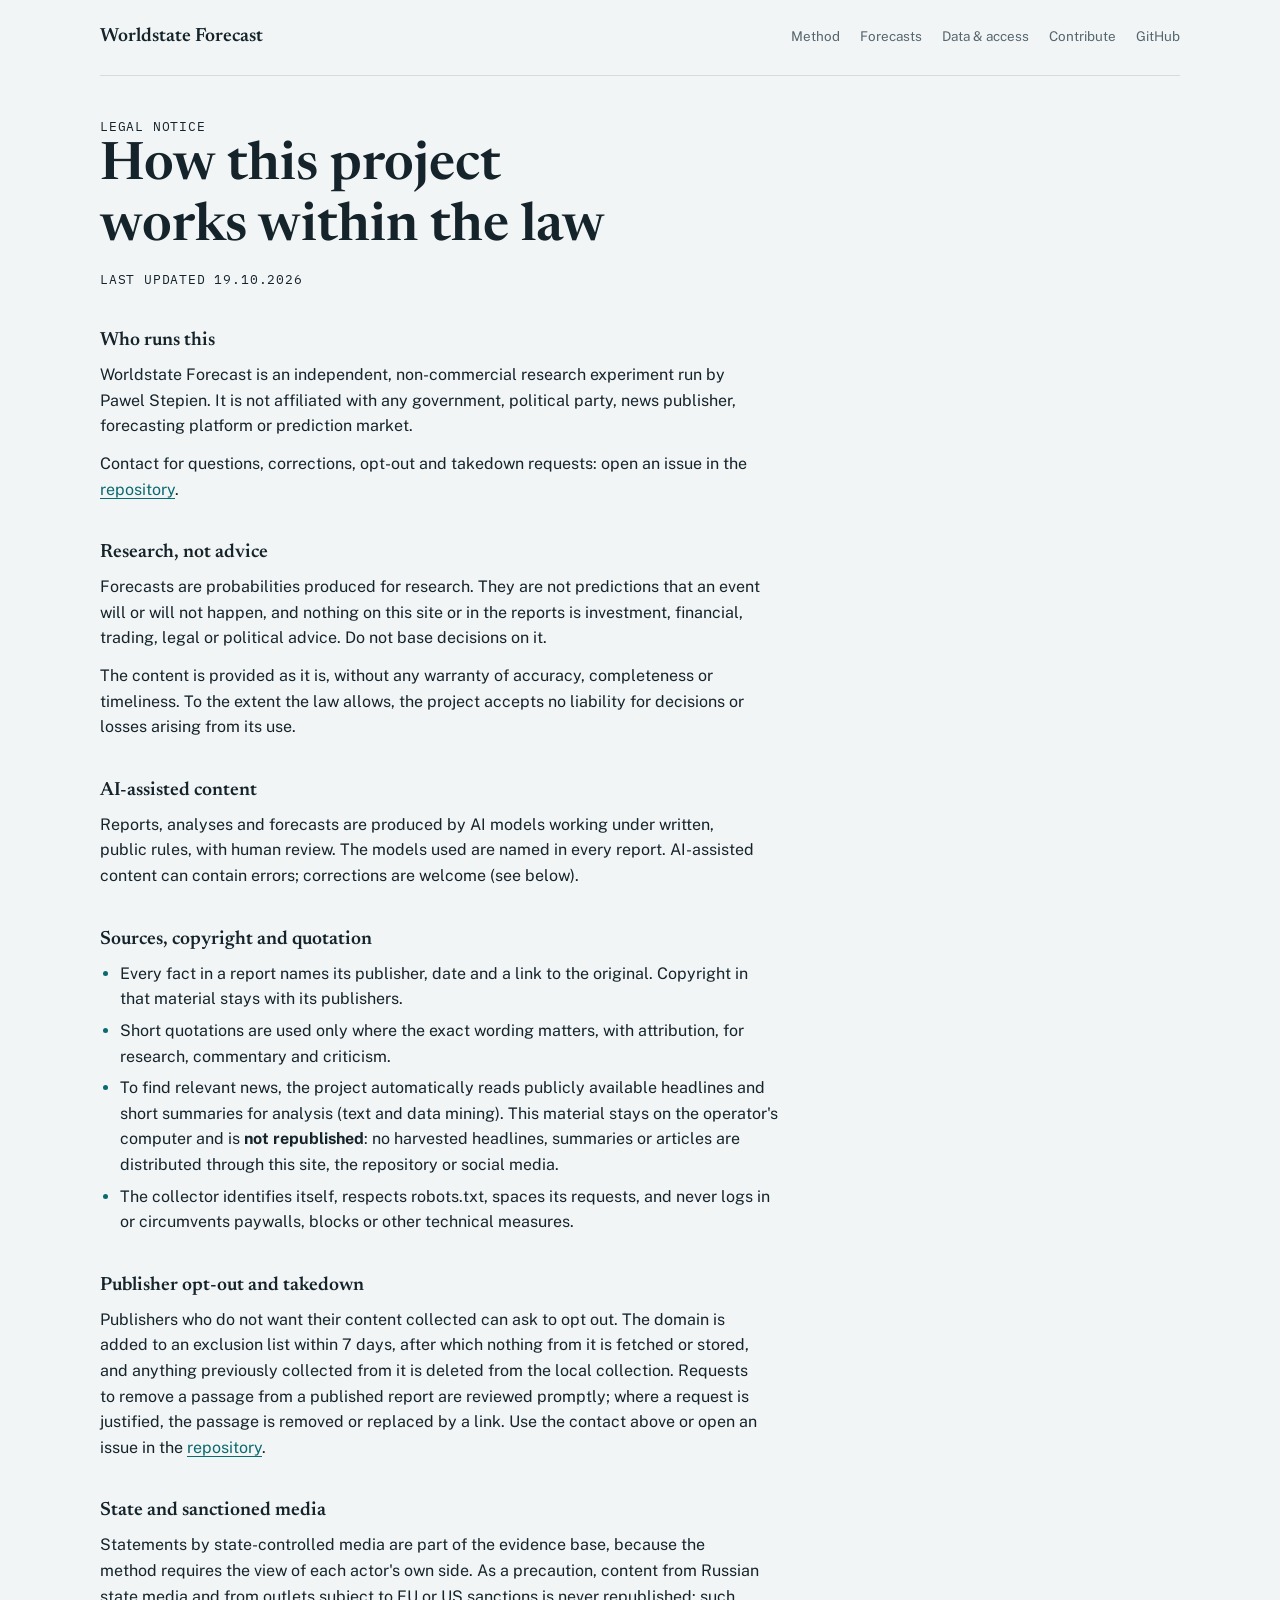
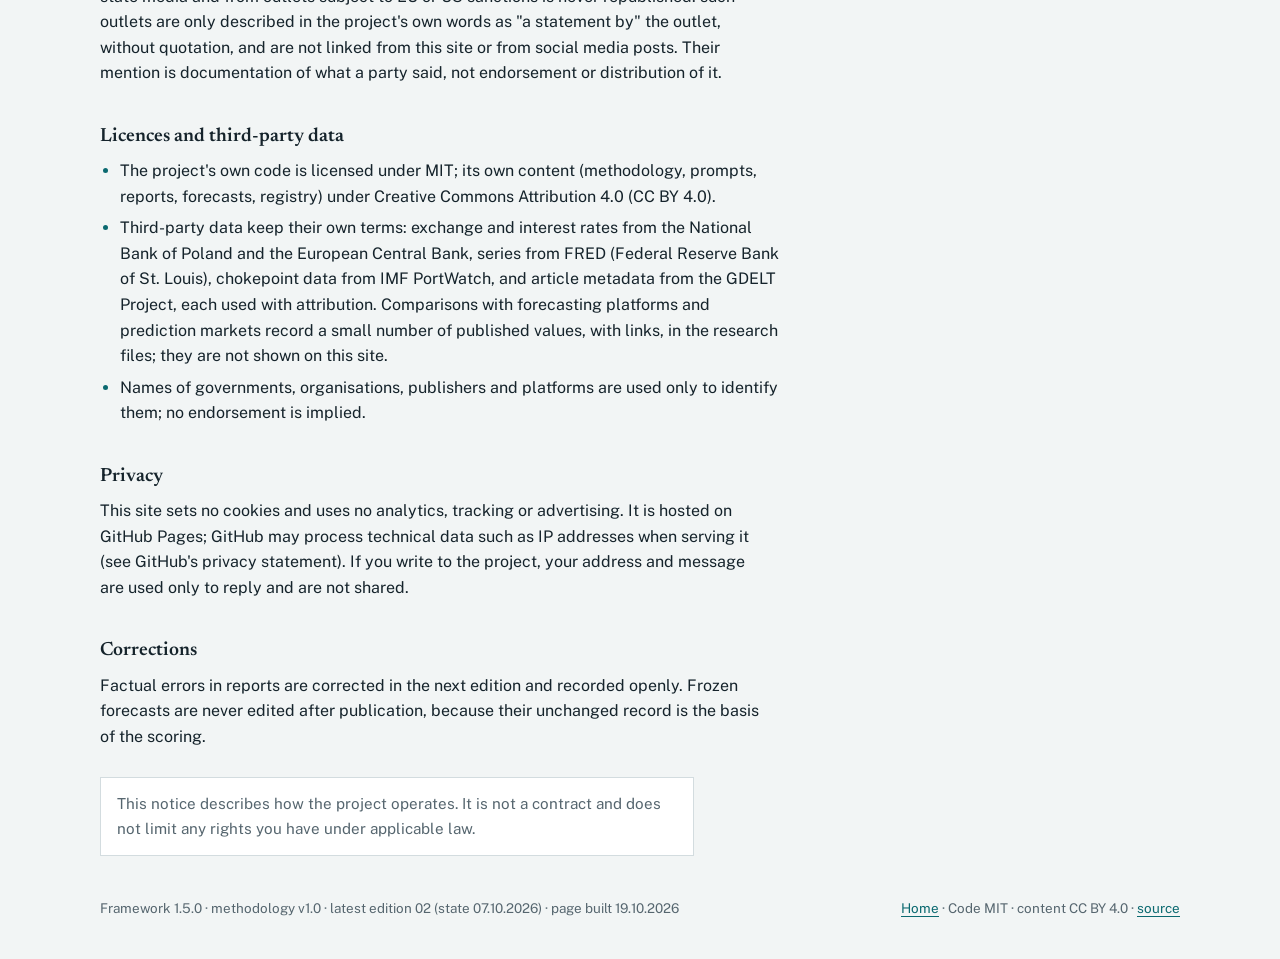
==== docs/legal.html @ 59392df3 "site: publish forecasts.json Co-Authored-By: Claude Opus 5.5 <noreply@anthropic.com>" ====
<!doctype html>
<html lang="en">
<head>
<meta charset="utf-8">
<meta name="viewport" content="width=device-width, initial-scale=1, viewport-fit=cover">
<meta name="description" content="Calibrated balance-of-power forecasts. Frozen before the outcome. Scored after.">
<meta property="og:title" content="Worldstate Forecast">
<meta property="og:description" content="Calibrated balance-of-power forecasts. Frozen before the outcome. Scored after.">
<meta property="og:type" content="website">
<meta property="og:url" content="https://pstepien-labs.github.io/worldstate-forecast/">
<style>img{max-width:100%}[hidden]{display:none!important}body{margin:0}</style>
<title>Worldstate Forecast legal notice</title>
<link rel="preconnect" href="https://fonts.googleapis.com">
<link rel="preconnect" href="https://fonts.gstatic.com" crossorigin>
<link rel="stylesheet" href="https://fonts.googleapis.com/css2?family=Newsreader:ital,opsz,wght@0,6..72,400;0,6..72,600;1,6..72,400&family=Public+Sans:wght@400;500;600&family=IBM+Plex+Mono:wght@400;500&display=swap">
<style>
/* Layout: a research ledger — one reading column, data set in a monospace margin; the frozen-forecast ticket is the single bold element. */
:root {
  --paper: #f2f5f5;
  --surface: #ffffff;
  --ink: #15232b;
  --muted: #56666f;
  --rule: #d3dcdf;
  --accent: #0b6970;
  --accent-soft: #dcecec;
  --stamp: #8c3a2b;
  --font-display: "Newsreader", "Iowan Old Style", Georgia, serif;
  --font-body: "Public Sans", "Segoe UI", system-ui, sans-serif;
  --font-mono: "IBM Plex Mono", ui-monospace, "SFMono-Regular", Menlo, monospace;
  --step--1: 0.84rem;
  --step-0: 1rem;
  --step-1: 1.2rem;
  --step-2: 1.6rem;
  --step-3: clamp(2.1rem, 4.6vw, 3.3rem);
  --measure: 66ch;
}
@media (prefers-color-scheme: dark) {
  :root:not([data-theme="light"]) {
    --paper: #0f181d; --surface: #152229; --ink: #e2eaec; --muted: #93a4ac;
    --rule: #263740; --accent: #5cb9bd; --accent-soft: #17343a; --stamp: #e39079;
    color-scheme: dark;
  }
}
:root[data-theme="dark"] {
  --paper: #0f181d; --surface: #152229; --ink: #e2eaec; --muted: #93a4ac;
  --rule: #263740; --accent: #5cb9bd; --accent-soft: #17343a; --stamp: #e39079;
  color-scheme: dark;
}
* { box-sizing: border-box; }
body {
  background: var(--paper); color: var(--ink);
  font-family: var(--font-body); font-size: var(--step-0); line-height: 1.6;
  padding-inline: 16px; padding-block: 0;
}
.wrap { max-width: 1080px; margin-inline: auto; }
a { color: var(--accent); text-underline-offset: 3px; }
a:focus-visible, button:focus-visible { outline: 2px solid var(--accent); outline-offset: 3px; border-radius: 2px; }
h1, h2, h3 { font-family: var(--font-display); font-weight: 600; line-height: 1.15; text-wrap: balance; margin: 0; }
h2 { font-size: var(--step-2); }
p { margin: 0; max-width: var(--measure); }
.mono { font-family: var(--font-mono); font-variant-numeric: tabular-nums; }
.label { font-family: var(--font-mono); font-size: var(--step--1); letter-spacing: 0.06em; text-transform: uppercase; color: var(--muted); }

/* header */
.top { display: flex; flex-wrap: wrap; gap: 12px 28px; align-items: baseline; justify-content: space-between; padding-block: 22px; border-bottom: 1px solid var(--rule); }
.brand { font-family: var(--font-display); font-size: var(--step-1); font-weight: 600; color: var(--ink); text-decoration: none; }
.top nav { display: flex; flex-wrap: wrap; gap: 6px 20px; font-size: var(--step--1); }
.top nav a { color: var(--muted); text-decoration: none; }
.top nav a:hover { color: var(--accent); }

/* hero */
.hero { display: grid; grid-template-columns: minmax(0, 1.25fr) minmax(0, 1fr); gap: 48px; padding-block: 56px 48px; align-items: center; }
.hero h1 { font-size: var(--step-3); }
.hero h1 em { font-style: italic; font-weight: 400; color: var(--accent); }
.hero .lead { font-size: var(--step-1); color: var(--muted); margin-top: 20px; max-width: 46ch; }
.hero .eyebrow { margin-bottom: 18px; }
.ctas { display: flex; flex-wrap: wrap; gap: 12px; margin-top: 30px; }
.btn { display: inline-block; padding: 11px 18px; border: 1px solid var(--ink); color: var(--ink); text-decoration: none; font-weight: 500; font-size: 0.95rem; }
.btn.primary { background: var(--ink); color: var(--paper); }
.btn:hover { border-color: var(--accent); color: var(--accent); }
.btn.primary:hover { background: var(--accent); color: var(--paper); }

.ticket { background: var(--surface); border: 1px solid var(--rule); padding: 22px 24px 20px; position: relative; }
.ticket .stamp { position: absolute; top: 16px; right: 18px; font-family: var(--font-mono); font-size: 0.72rem; letter-spacing: 0.14em; color: var(--stamp); border: 1.5px solid var(--stamp); padding: 3px 8px; transform: rotate(4deg); }
.ticket .q { font-family: var(--font-display); font-size: var(--step-1); line-height: 1.35; margin-top: 14px; padding-right: 64px; }
.ticket .p { font-family: var(--font-display); font-size: 3.6rem; font-weight: 600; line-height: 1; margin-top: 18px; font-variant-numeric: tabular-nums; }
.ticket .p small { font-size: 1rem; font-family: var(--font-mono); font-weight: 400; color: var(--muted); margin-left: 8px; }
.scale { position: relative; height: 34px; margin-top: 14px; }
.scale .track { position: absolute; left: 0; right: 0; top: 10px; height: 6px; background: var(--accent-soft); }
.scale .spread { position: absolute; top: 10px; height: 6px; background: var(--accent); opacity: 0.35; }
.scale .mark { position: absolute; top: 4px; width: 2px; height: 18px; background: var(--accent); }
.scale .ticks { position: absolute; left: 0; right: 0; top: 20px; display: flex; justify-content: space-between; font-family: var(--font-mono); font-size: 0.7rem; color: var(--muted); }
.ticket dl { display: grid; grid-template-columns: auto minmax(0, 1fr); gap: 4px 14px; margin: 18px 0 0; font-size: var(--step--1); }
.ticket dt { color: var(--muted); font-family: var(--font-mono); }
.ticket dd { margin: 0; font-family: var(--font-mono); }

/* status strip */
.status { display: grid; grid-template-columns: repeat(auto-fit, minmax(150px, 1fr)); gap: 0; border-top: 1px solid var(--rule); border-bottom: 1px solid var(--rule); }
.status div { padding: 18px 16px 18px 0; }
.status b { display: block; font-family: var(--font-display); font-size: var(--step-2); font-weight: 600; font-variant-numeric: tabular-nums; }
.status span { font-size: var(--step--1); color: var(--muted); }

section { padding-block: 64px 0; }
.sec-head { display: grid; grid-template-columns: minmax(0, 260px) minmax(0, 1fr); gap: 32px; margin-bottom: 28px; align-items: baseline; }
.sec-head p { color: var(--muted); }

/* method steps */
.steps { list-style: none; margin: 0; padding: 0; display: grid; grid-template-columns: repeat(auto-fit, minmax(220px, 1fr)); gap: 0 28px; counter-reset: step; }
.steps li { counter-increment: step; padding: 18px 0 20px; border-top: 1px solid var(--rule); min-width: 0; }
.steps li::before { content: counter(step, decimal-leading-zero); font-family: var(--font-mono); font-size: var(--step--1); color: var(--accent); display: block; margin-bottom: 6px; }
.steps h3 { font-size: var(--step-1); margin-bottom: 6px; }
.steps p { font-size: 0.94rem; color: var(--muted); }

.principles { display: grid; grid-template-columns: repeat(auto-fit, minmax(280px, 1fr)); gap: 26px 40px; }
.principles div { min-width: 0; }
.principles h3 { font-family: var(--font-body); font-size: 1rem; font-weight: 600; margin-bottom: 4px; }
.principles p { color: var(--muted); font-size: 0.95rem; }

/* ledger */
.ledger { border-top: 2px solid var(--ink); }
.row { display: grid; grid-template-columns: 74px minmax(0, 1fr) 96px 170px 46px; gap: 16px; align-items: center; padding: 13px 0; border-bottom: 1px solid var(--rule); }
.row.head { font-family: var(--font-mono); font-size: 0.72rem; letter-spacing: 0.06em; text-transform: uppercase; color: var(--muted); padding: 10px 0; }
.row .id, .row .date, .row .vec { font-family: var(--font-mono); font-size: var(--step--1); color: var(--muted); font-variant-numeric: tabular-nums; }
.row .qt { font-size: 0.95rem; min-width: 0; }
.prob { display: grid; grid-template-columns: minmax(0, 1fr) 42px; gap: 10px; align-items: center; }
.prob .bar { height: 6px; background: var(--accent-soft); position: relative; }
.prob .bar i { position: absolute; left: 0; top: 0; bottom: 0; background: var(--accent); }
.prob b { font-family: var(--font-mono); font-weight: 500; text-align: right; font-variant-numeric: tabular-nums; }
.ledger-note { margin-top: 14px; font-size: var(--step--1); color: var(--muted); }

.track-box { display: grid; grid-template-columns: minmax(0, 1.3fr) minmax(0, 1fr); gap: 40px; }
.track-box .big { font-family: var(--font-display); font-size: var(--step-2); line-height: 1.3; max-width: 34ch; }
.track-box p + p { margin-top: 12px; }

/* access table */
.tablewrap { overflow-x: auto; }
table { width: 100%; border-collapse: collapse; font-size: 0.95rem; min-width: 620px; }
th { text-align: left; font-family: var(--font-mono); font-size: 0.72rem; letter-spacing: 0.06em; text-transform: uppercase; color: var(--muted); font-weight: 400; padding: 10px 14px 10px 0; border-bottom: 2px solid var(--ink); }
td { padding: 12px 14px 12px 0; border-bottom: 1px solid var(--rule); vertical-align: top; }
td.k { font-weight: 600; white-space: nowrap; }
.pill { font-family: var(--font-mono); font-size: 0.72rem; padding: 2px 7px; border: 1px solid var(--rule); color: var(--muted); white-space: nowrap; }
.pill.free { border-color: var(--accent); color: var(--accent); }

.two { display: grid; grid-template-columns: minmax(0, 1fr) minmax(0, 1fr); gap: 48px; }
.two ul { margin: 14px 0 0; padding-left: 18px; }
.two li { margin-bottom: 8px; }
.two li::marker { color: var(--accent); }
.support-links { display: flex; flex-wrap: wrap; gap: 10px; margin-top: 18px; }
.copy { display: inline-flex; gap: 8px; align-items: center; margin-top: 10px; flex-wrap: wrap; }
.copy code { font-family: var(--font-mono); background: var(--surface); border: 1px solid var(--rule); padding: 4px 8px; user-select: all; }
.copy button { font: inherit; font-size: var(--step--1); background: none; border: 1px solid var(--rule); color: var(--ink); padding: 4px 10px; cursor: pointer; }

.disclaimer { margin-top: 64px; padding: 22px 0; border-top: 1px solid var(--rule); font-size: var(--step--1); color: var(--muted); display: grid; grid-template-columns: repeat(auto-fit, minmax(240px, 1fr)); gap: 16px 40px; }
footer { padding-block: 18px 40px; font-size: var(--step--1); color: var(--muted); display: flex; flex-wrap: wrap; gap: 8px 24px; justify-content: space-between; }

@media (max-width: 820px) {
  .hero, .track-box, .two, .sec-head { grid-template-columns: minmax(0, 1fr); gap: 28px; }
  .hero { padding-block: 36px 32px; }
  .row { grid-template-columns: 62px minmax(0, 1fr); gap: 4px 12px; }
  .row.head { display: none; }
  .row .qt { grid-column: 2; }
  .row .date { grid-column: 2; }
  .row .prob { grid-column: 2; max-width: 260px; }
  .row .vec { grid-column: 1; grid-row: 2; }
}
@media (prefers-reduced-motion: no-preference) {
  .ticket .mark { animation: settle 900ms cubic-bezier(.2,.7,.2,1) both; }
  @keyframes settle { from { left: 50%; } }
}
</style>
<style>
.legal { max-width: 760px; padding-block: 40px 24px; }
.legal h1 { font-size: var(--step-3); }
.legal .updated { margin-top: 10px; }
.legal h2 { font-size: var(--step-1); margin-top: 40px; margin-bottom: 10px; }
.legal p, .legal li { color: var(--ink); }
.legal p + p { margin-top: 12px; }
.legal ul { margin: 10px 0 0; padding-left: 20px; }
.legal li { margin-bottom: 6px; max-width: var(--measure); }
.legal li::marker { color: var(--accent); }
.legal .note { margin-top: 28px; padding: 14px 16px; background: var(--surface); border: 1px solid var(--rule); font-size: 0.95rem; color: var(--muted); }
</style>

</head>
<body>
<div class="wrap">
  <header class="top">
    <a class="brand" href="index.html">Worldstate Forecast</a>
    <nav aria-label="Sections">
      <a href="index.html#method">Method</a>
      <a href="index.html#forecasts">Forecasts</a>
      <a href="index.html#data">Data &amp; access</a>
      <a href="index.html#contribute">Contribute</a>
      <a href="https://github.com/pstepien-labs/worldstate-forecast">GitHub</a>
    </nav>
  </header>

  <main class="legal">
    <p class="label">Legal notice</p>
    <h1>How this project works within the law</h1>
    <p class="label updated">Last updated 19.10.2026</p>

    <h2>Who runs this</h2>
    <p>Worldstate Forecast is an independent, non-commercial research experiment run by Pawel Stepien. It is not affiliated with any government, political party, news publisher, forecasting platform or prediction market.</p>
    <p>Contact for questions, corrections, opt-out and takedown requests: open an issue in the <a href="https://github.com/pstepien-labs/worldstate-forecast/issues">repository</a>.</p>

    <h2>Research, not advice</h2>
    <p>Forecasts are probabilities produced for research. They are not predictions that an event will or will not happen, and nothing on this site or in the reports is investment, financial, trading, legal or political advice. Do not base decisions on it.</p>
    <p>The content is provided as it is, without any warranty of accuracy, completeness or timeliness. To the extent the law allows, the project accepts no liability for decisions or losses arising from its use.</p>

    <h2>AI-assisted content</h2>
    <p>Reports, analyses and forecasts are produced by AI models working under written, public rules, with human review. The models used are named in every report. AI-assisted content can contain errors; corrections are welcome (see below).</p>

    <h2>Sources, copyright and quotation</h2>
    <ul>
      <li>Every fact in a report names its publisher, date and a link to the original. Copyright in that material stays with its publishers.</li>
      <li>Short quotations are used only where the exact wording matters, with attribution, for research, commentary and criticism.</li>
      <li>To find relevant news, the project automatically reads publicly available headlines and short summaries for analysis (text and data mining). This material stays on the operator's computer and is <b>not republished</b>: no harvested headlines, summaries or articles are distributed through this site, the repository or social media.</li>
      <li>The collector identifies itself, respects robots.txt, spaces its requests, and never logs in or circumvents paywalls, blocks or other technical measures.</li>
    </ul>

    <h2>Publisher opt-out and takedown</h2>
    <p>Publishers who do not want their content collected can ask to opt out. The domain is added to an exclusion list within 7 days, after which nothing from it is fetched or stored, and anything previously collected from it is deleted from the local collection. Requests to remove a passage from a published report are reviewed promptly; where a request is justified, the passage is removed or replaced by a link. Use the contact above or open an issue in the <a href="https://github.com/pstepien-labs/worldstate-forecast/issues">repository</a>.</p>

    <h2>State and sanctioned media</h2>
    <p>Statements by state-controlled media are part of the evidence base, because the method requires the view of each actor's own side. As a precaution, content from Russian state media and from outlets subject to EU or US sanctions is never republished: such outlets are only described in the project's own words as "a statement by" the outlet, without quotation, and are not linked from this site or from social media posts. Their mention is documentation of what a party said, not endorsement or distribution of it.</p>

    <h2>Licences and third-party data</h2>
    <ul>
      <li>The project's own code is licensed under MIT; its own content (methodology, prompts, reports, forecasts, registry) under Creative Commons Attribution 4.0 (CC BY 4.0).</li>
      <li>Third-party data keep their own terms: exchange and interest rates from the National Bank of Poland and the European Central Bank, series from FRED (Federal Reserve Bank of St. Louis), chokepoint data from IMF PortWatch, and article metadata from the GDELT Project, each used with attribution. Comparisons with forecasting platforms and prediction markets record a small number of published values, with links, in the research files; they are not shown on this site.</li>
      <li>Names of governments, organisations, publishers and platforms are used only to identify them; no endorsement is implied.</li>
    </ul>

    <h2>Privacy</h2>
    <p>This site sets no cookies and uses no analytics, tracking or advertising. It is hosted on GitHub Pages; GitHub may process technical data such as IP addresses when serving it (see GitHub's privacy statement). If you write to the project, your address and message are used only to reply and are not shared.</p>

    <h2>Corrections</h2>
    <p>Factual errors in reports are corrected in the next edition and recorded openly. Frozen forecasts are never edited after publication, because their unchanged record is the basis of the scoring.</p>

    <p class="note">This notice describes how the project operates. It is not a contract and does not limit any rights you have under applicable law.</p>
  </main>

  <footer>
    <span>Framework 1.5.0 · methodology v1.0 · latest edition 02 (state 07.10.2026) · page built 19.10.2026</span>
    <span><a href="index.html">Home</a> · Code MIT · content CC BY 4.0 · <a href="https://github.com/pstepien-labs/worldstate-forecast">source</a></span>
  </footer>
</div>
<script>
document.querySelectorAll('[data-copy]').forEach(function (b) {
  b.addEventListener('click', function () {
    var t = b.getAttribute('data-copy');
    var done = function () { b.textContent = 'Copied'; setTimeout(function () { b.textContent = 'Copy'; }, 1600); };
    if (navigator.clipboard && navigator.clipboard.writeText) {
      navigator.clipboard.writeText(t).then(done, function () { selectCode(b); });
    } else { selectCode(b); }
  });
});
function selectCode(b) {
  var c = b.parentNode.querySelector('code');
  if (!c) return;
  var r = document.createRange(); r.selectNodeContents(c);
  var s = window.getSelection(); s.removeAllRanges(); s.addRange(r);
}
</script>
</body>
</html>
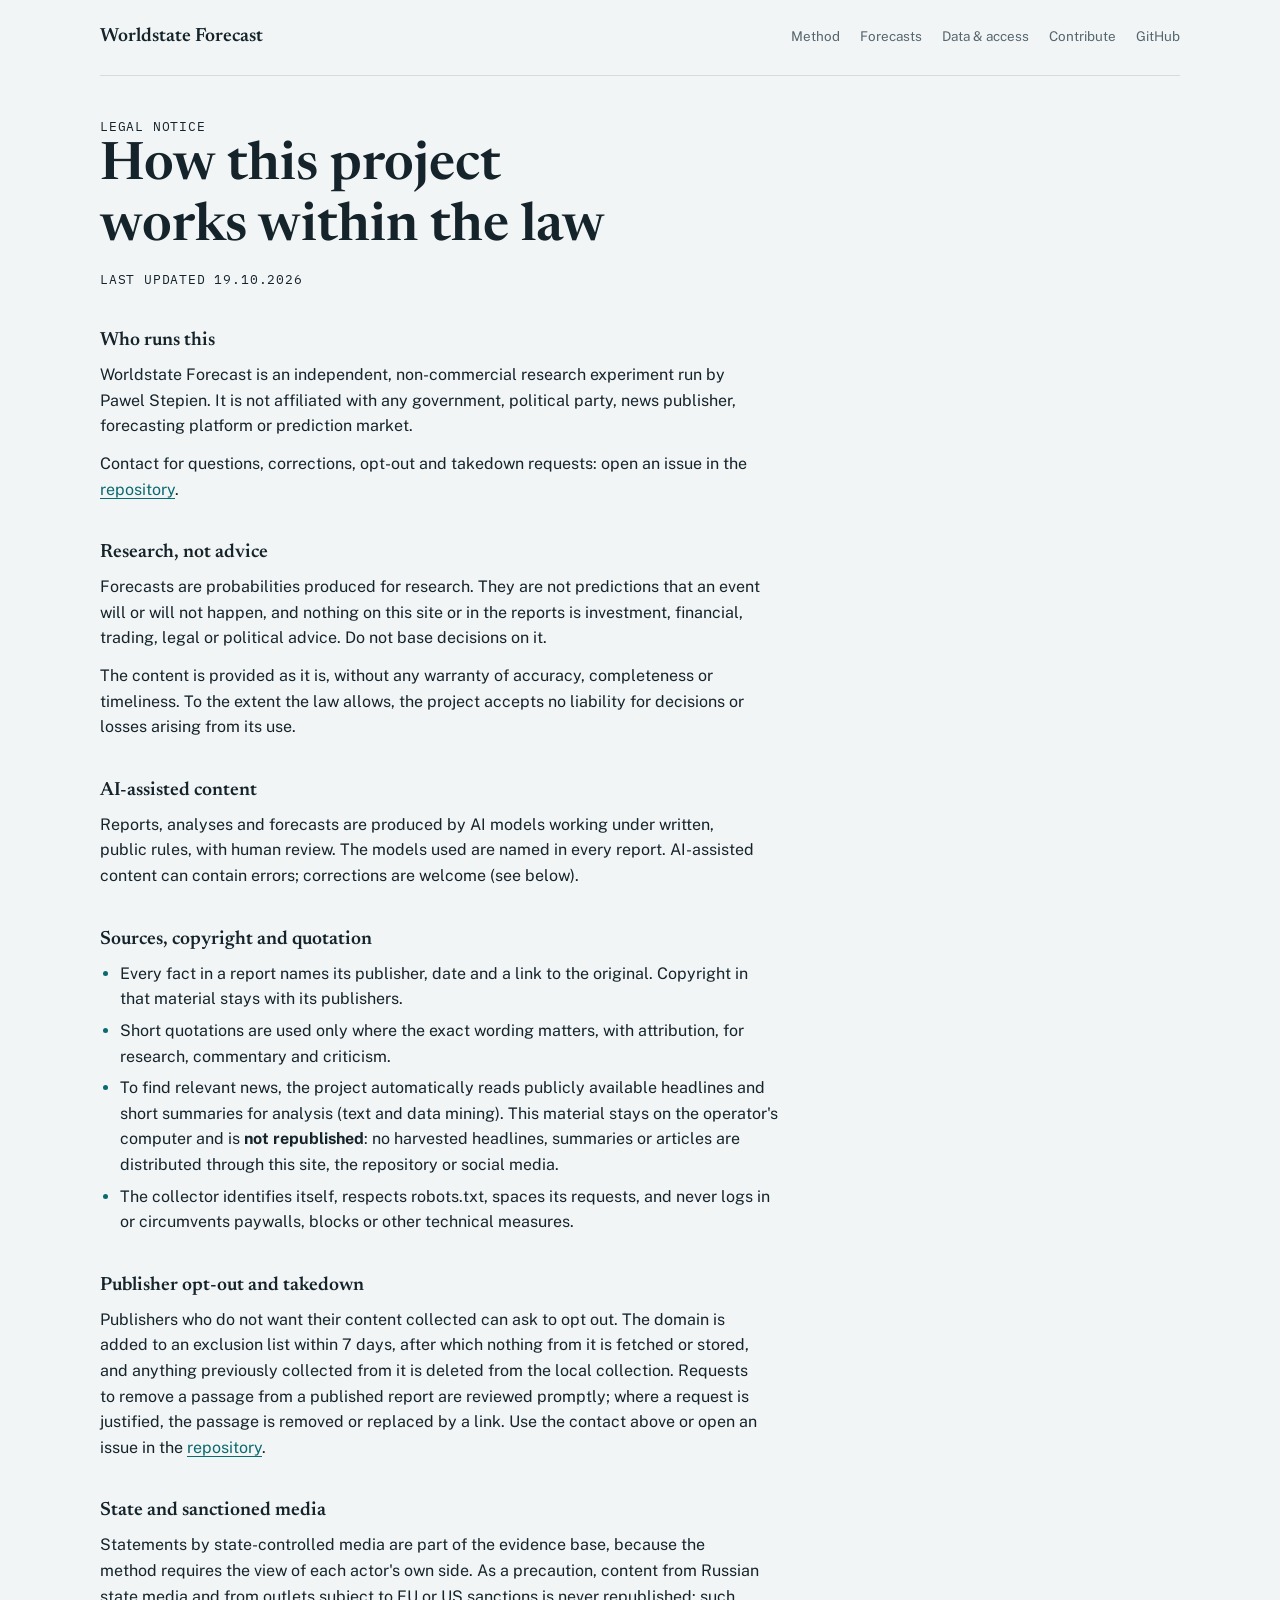
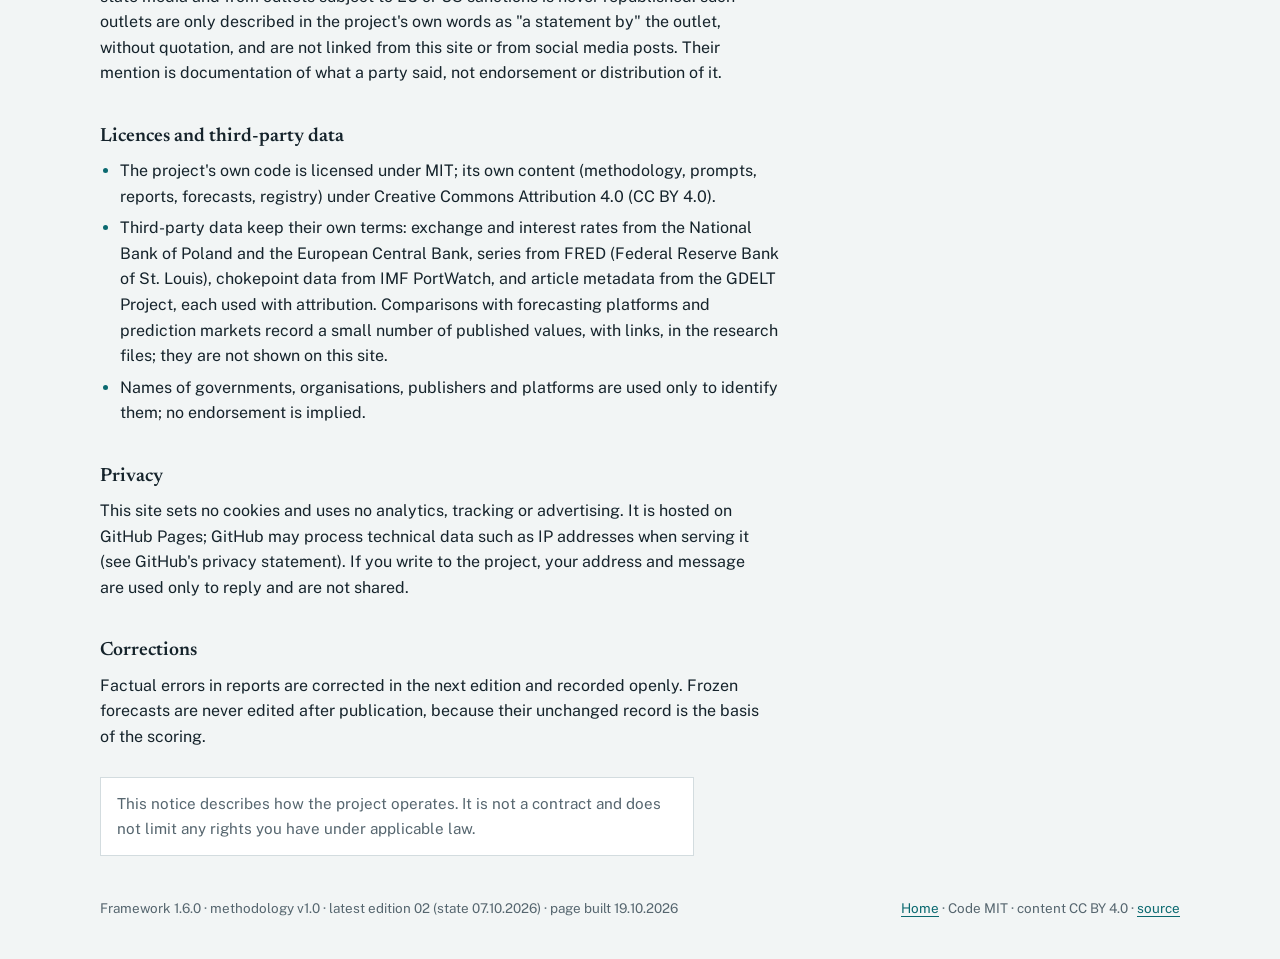
==== commit 7643413c: "edition-02 site (brief linked) Co-Authored-By: Claude Opus 5.5 <noreply@anthropic.com>" ====
--- a/docs/legal.html
+++ b/docs/legal.html
@@ -242,7 +242,7 @@
   </main>
 
   <footer>
-    <span>Framework 1.5.0 · methodology v1.0 · latest edition 02 (state 07.10.2026) · page built 19.10.2026</span>
+    <span>Framework 1.6.0 · methodology v1.0 · latest edition 02 (state 07.10.2026) · page built 19.10.2026</span>
     <span><a href="index.html">Home</a> · Code MIT · content CC BY 4.0 · <a href="https://github.com/pstepien-labs/worldstate-forecast">source</a></span>
   </footer>
 </div>
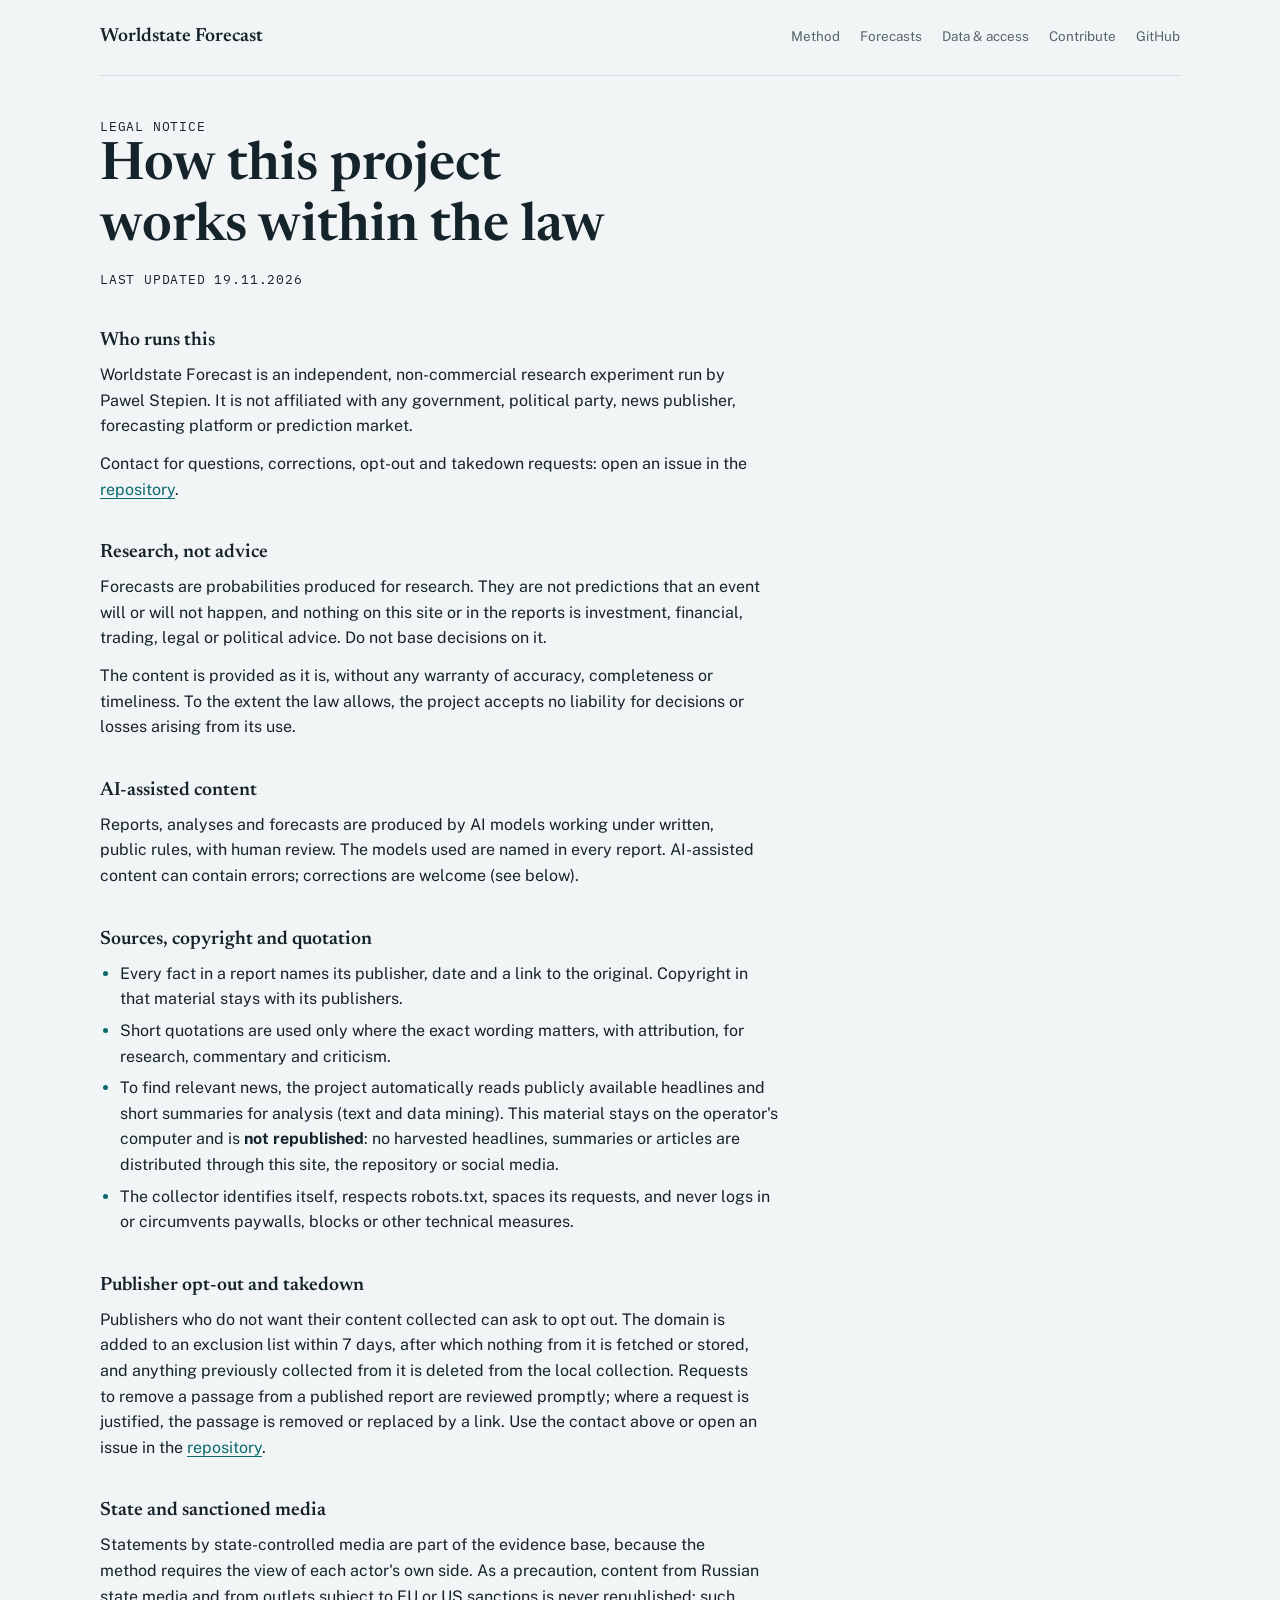
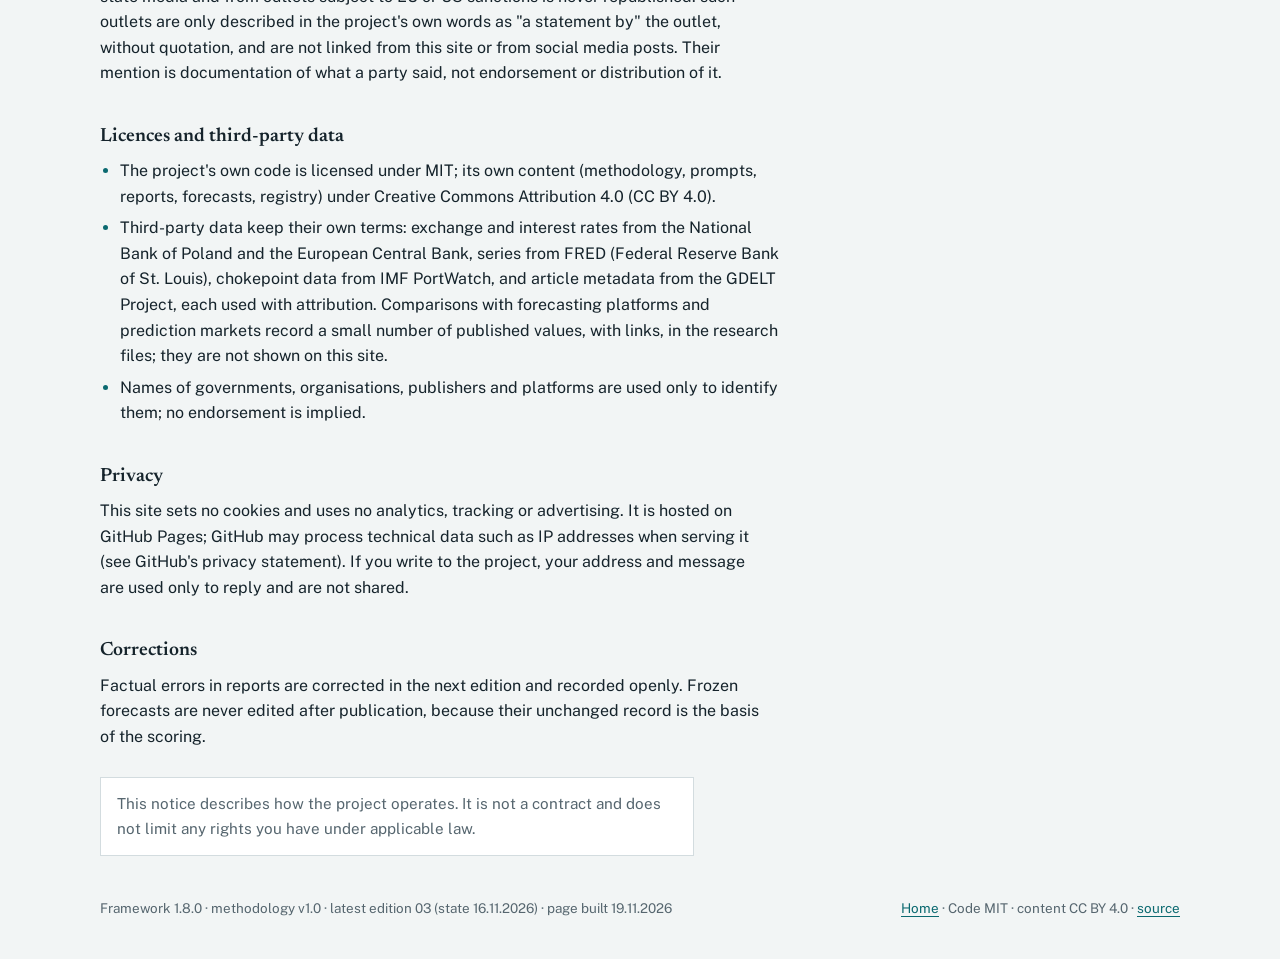
==== commit 96d6e600: "edition-03 site Co-Authored-By: Claude Opus 5.5 <noreply@anthropic.com>" ====
--- a/docs/legal.html
+++ b/docs/legal.html
@@ -198,7 +198,7 @@
   <main class="legal">
     <p class="label">Legal notice</p>
     <h1>How this project works within the law</h1>
-    <p class="label updated">Last updated 19.10.2026</p>
+    <p class="label updated">Last updated 19.11.2026</p>
 
     <h2>Who runs this</h2>
     <p>Worldstate Forecast is an independent, non-commercial research experiment run by Pawel Stepien. It is not affiliated with any government, political party, news publisher, forecasting platform or prediction market.</p>
@@ -242,7 +242,7 @@
   </main>
 
   <footer>
-    <span>Framework 1.6.0 · methodology v1.0 · latest edition 02 (state 07.10.2026) · page built 19.10.2026</span>
+    <span>Framework 1.8.0 · methodology v1.0 · latest edition 03 (state 16.11.2026) · page built 19.11.2026</span>
     <span><a href="index.html">Home</a> · Code MIT · content CC BY 4.0 · <a href="https://github.com/pstepien-labs/worldstate-forecast">source</a></span>
   </footer>
 </div>
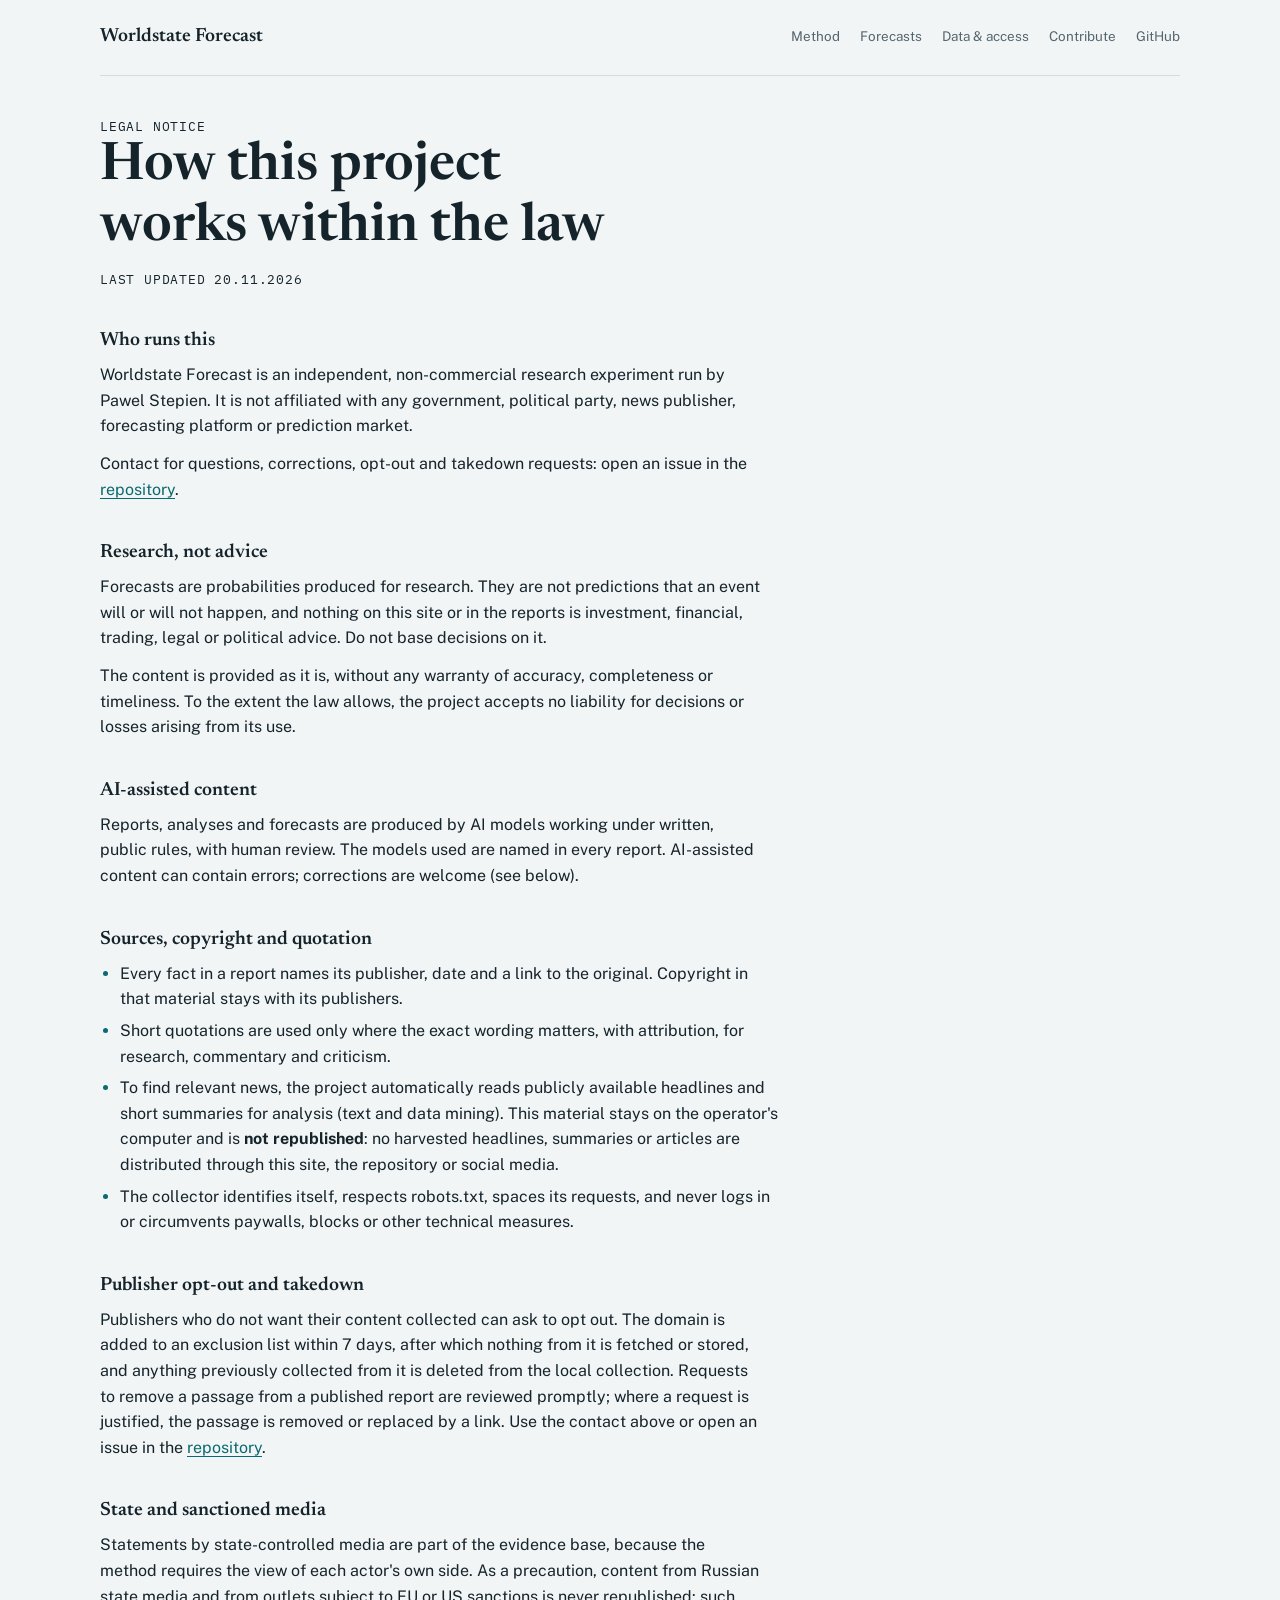
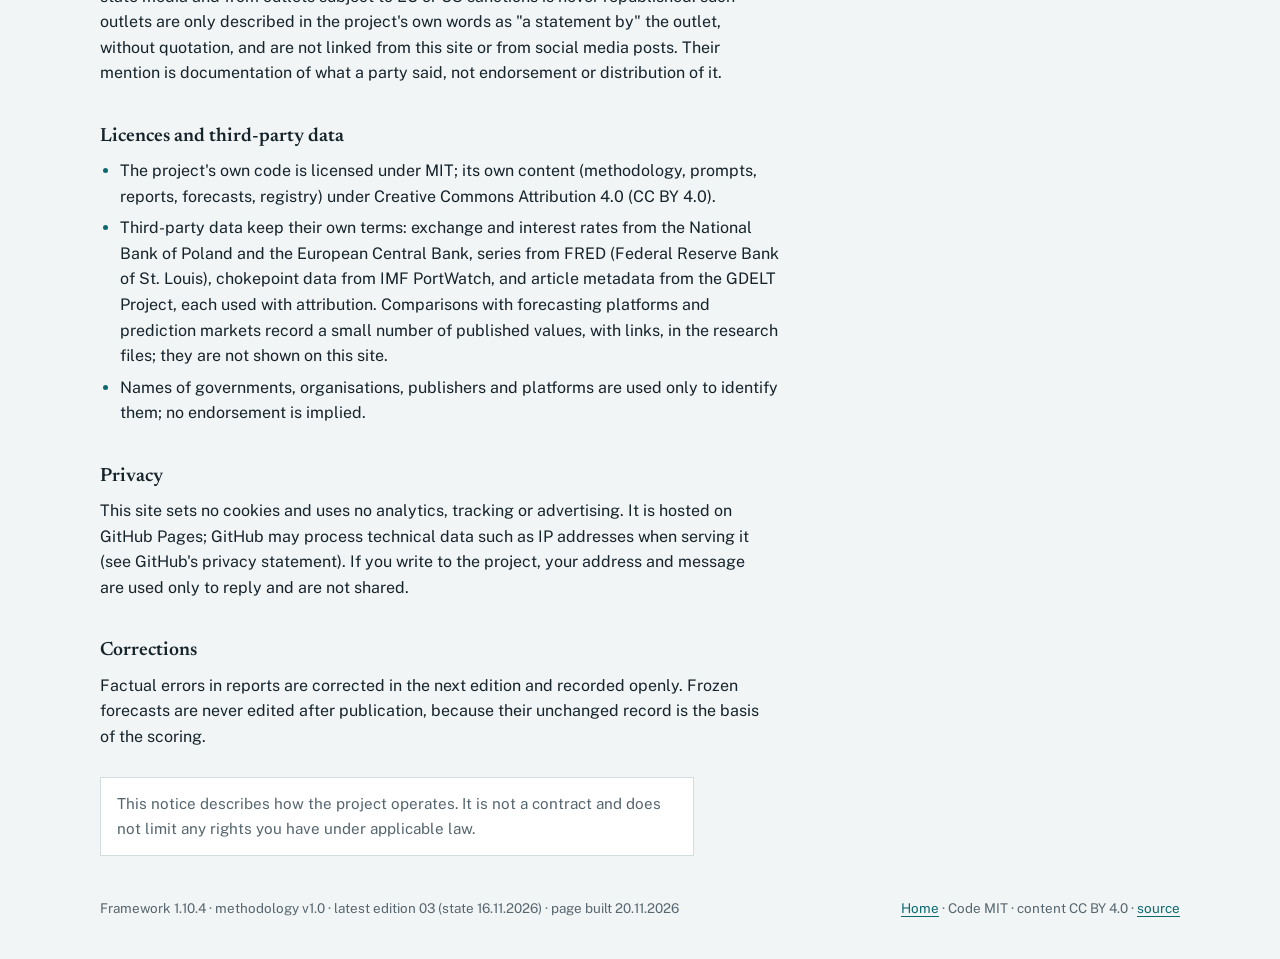
==== commit c3f84cee: "framework 1.10.4: public page shows the latest edition, its publish date and the last page update at" ====
--- a/docs/legal.html
+++ b/docs/legal.html
@@ -74,6 +74,8 @@
 .hero h1 em { font-style: italic; font-weight: 400; color: var(--accent); }
 .hero .lead { font-size: var(--step-1); color: var(--muted); margin-top: 20px; max-width: 46ch; }
 .hero .eyebrow { margin-bottom: 18px; }
+.hero .latest { margin-top: 22px; padding: 10px 14px; border-left: 3px solid var(--accent); font-size: var(--step--1); color: var(--muted); max-width: 60ch; }
+.hero .latest b { color: var(--ink); font-weight: 600; }
 .ctas { display: flex; flex-wrap: wrap; gap: 12px; margin-top: 30px; }
 .btn { display: inline-block; padding: 11px 18px; border: 1px solid var(--ink); color: var(--ink); text-decoration: none; font-weight: 500; font-size: 0.95rem; }
 .btn.primary { background: var(--ink); color: var(--paper); }
@@ -198,7 +200,7 @@
   <main class="legal">
     <p class="label">Legal notice</p>
     <h1>How this project works within the law</h1>
-    <p class="label updated">Last updated 19.11.2026</p>
+    <p class="label updated">Last updated 20.11.2026</p>
 
     <h2>Who runs this</h2>
     <p>Worldstate Forecast is an independent, non-commercial research experiment run by Pawel Stepien. It is not affiliated with any government, political party, news publisher, forecasting platform or prediction market.</p>
@@ -242,7 +244,7 @@
   </main>
 
   <footer>
-    <span>Framework 1.8.0 · methodology v1.0 · latest edition 03 (state 16.11.2026) · page built 19.11.2026</span>
+    <span>Framework 1.10.4 · methodology v1.0 · latest edition 03 (state 16.11.2026) · page built 20.11.2026</span>
     <span><a href="index.html">Home</a> · Code MIT · content CC BY 4.0 · <a href="https://github.com/pstepien-labs/worldstate-forecast">source</a></span>
   </footer>
 </div>
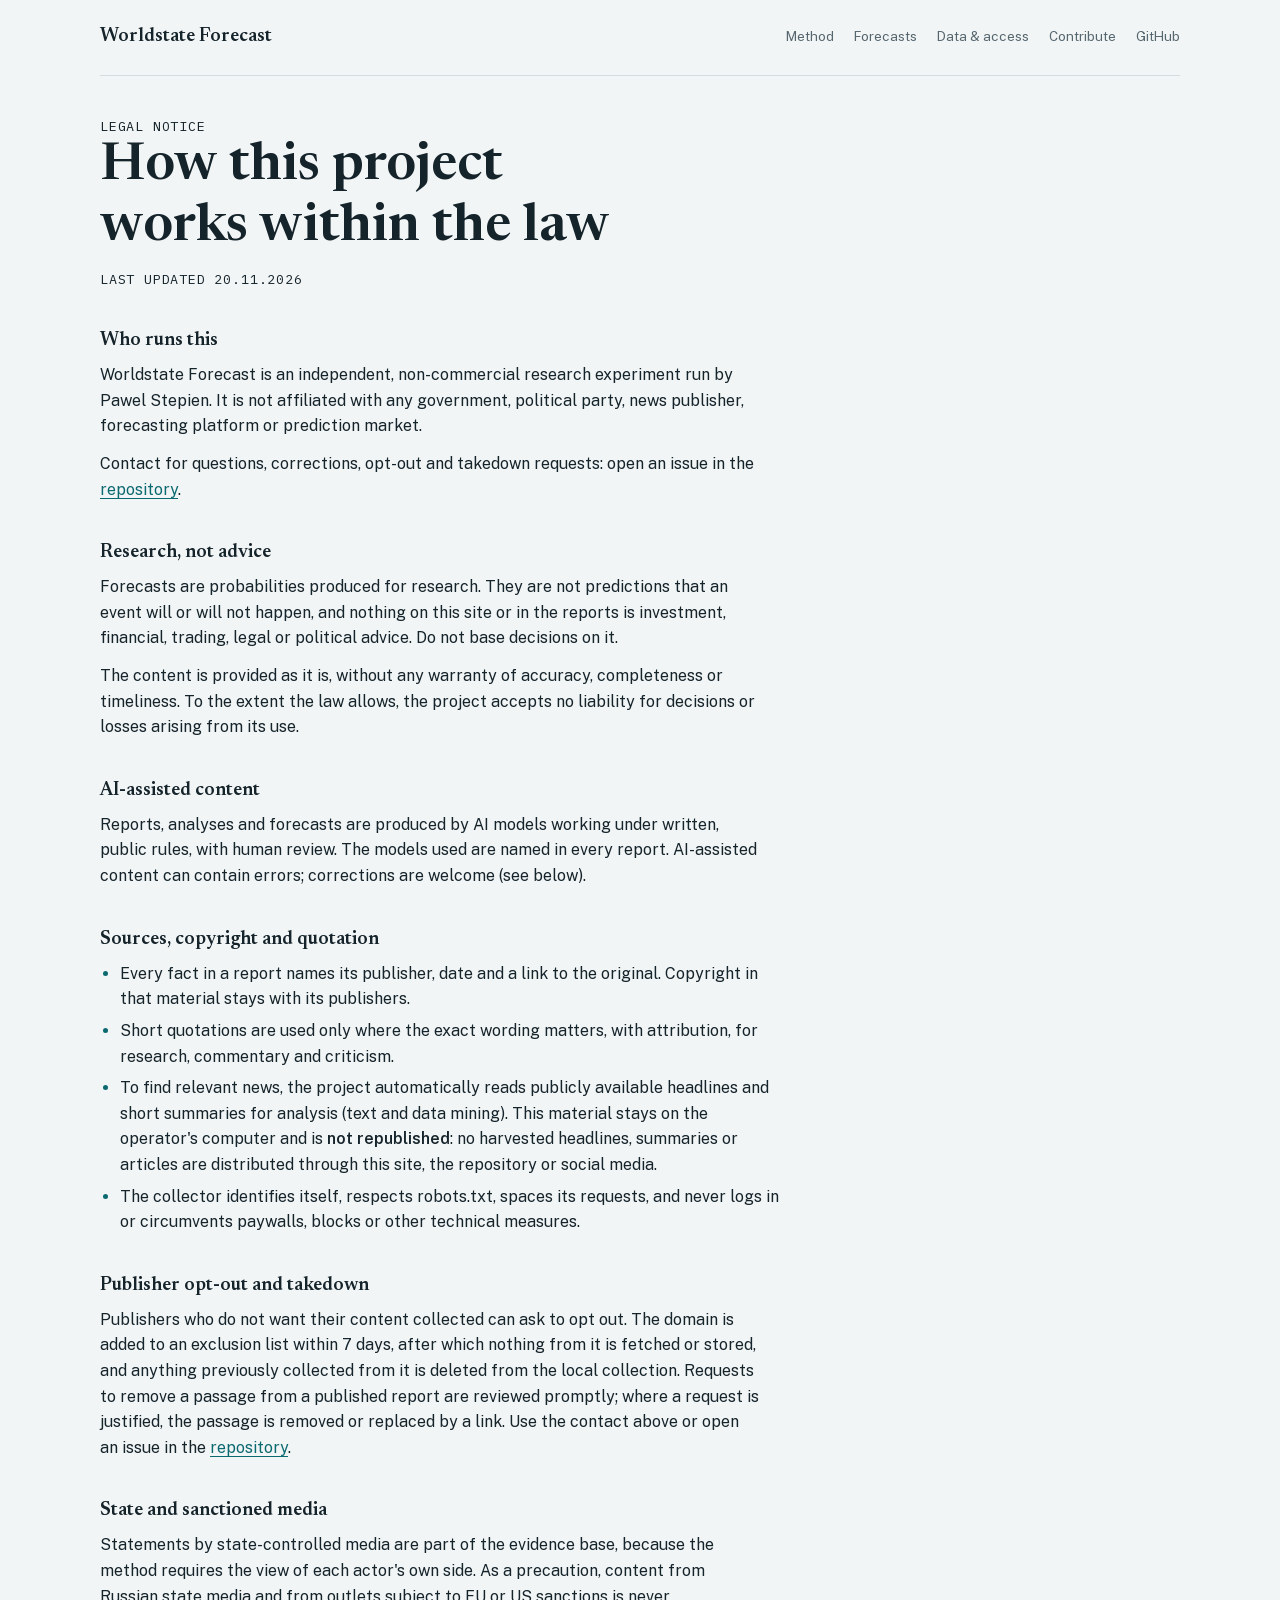
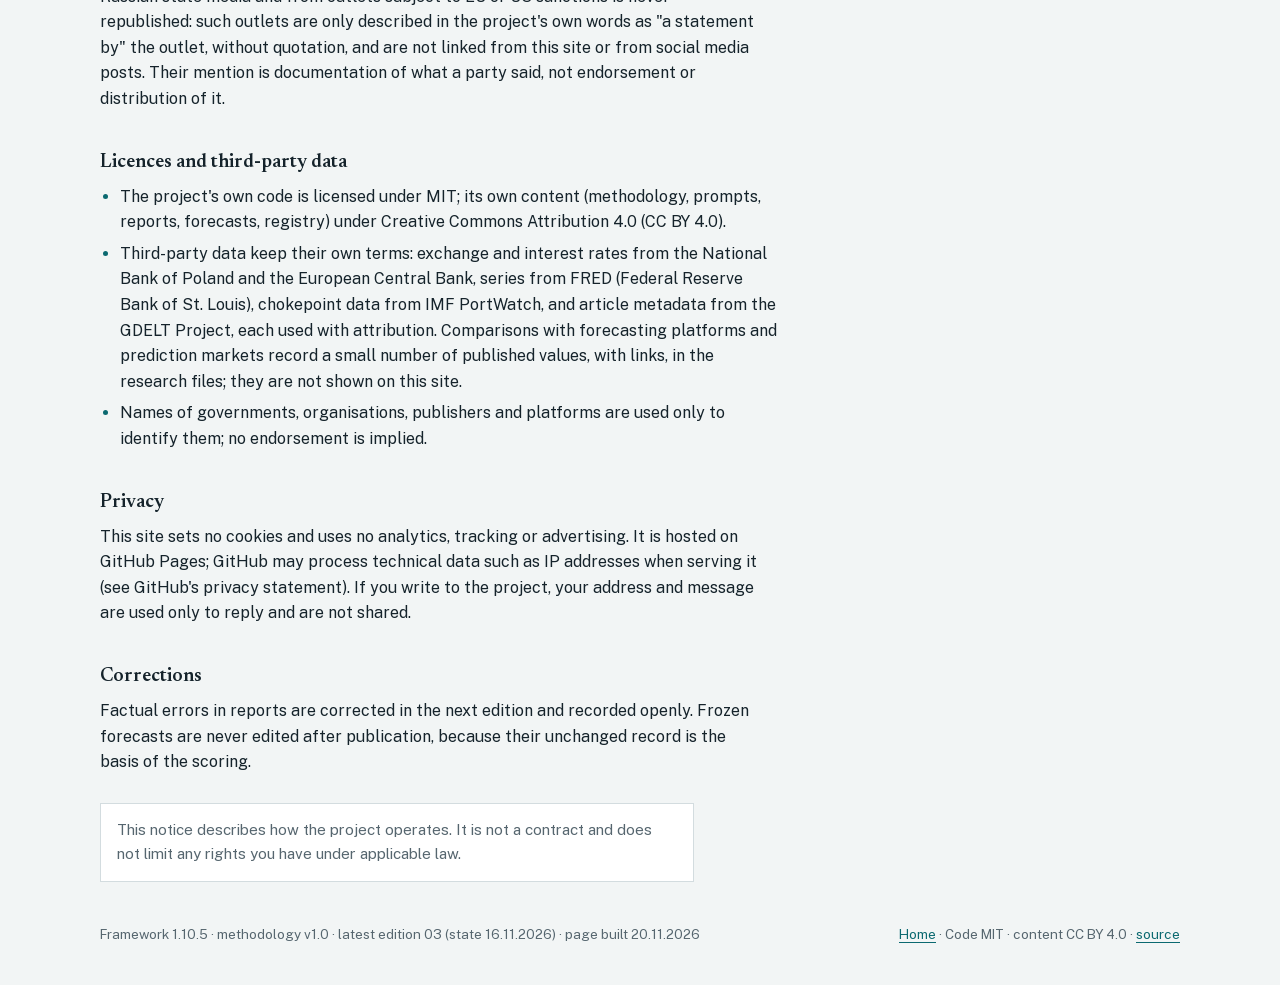
==== commit 2905c587: "framework 1.10.5: public page review - date line on top, self-hosted fonts (privacy), phone layout, " ====
--- a/docs/legal.html
+++ b/docs/legal.html
@@ -8,11 +8,16 @@
 <meta property="og:description" content="Calibrated balance-of-power forecasts. Frozen before the outcome. Scored after.">
 <meta property="og:type" content="website">
 <meta property="og:url" content="https://pstepien-labs.github.io/worldstate-forecast/">
+<meta property="og:site_name" content="Worldstate Forecast">
+<meta property="og:image" content="https://pstepien-labs.github.io/worldstate-forecast/og.png">
+<meta property="og:image:width" content="1600">
+<meta property="og:image:height" content="900">
+<meta property="og:image:alt" content="Worldstate Forecast: the latest edition at a glance">
+<meta name="twitter:card" content="summary_large_image">
+<link rel="icon" href="favicon.svg" type="image/svg+xml">
 <style>img{max-width:100%}[hidden]{display:none!important}body{margin:0}</style>
 <title>Worldstate Forecast legal notice</title>
-<link rel="preconnect" href="https://fonts.googleapis.com">
-<link rel="preconnect" href="https://fonts.gstatic.com" crossorigin>
-<link rel="stylesheet" href="https://fonts.googleapis.com/css2?family=Newsreader:ital,opsz,wght@0,6..72,400;0,6..72,600;1,6..72,400&family=Public+Sans:wght@400;500;600&family=IBM+Plex+Mono:wght@400;500&display=swap">
+<link rel="stylesheet" href="fonts/fonts.css">
 <style>
 /* Layout: a research ledger — one reading column, data set in a monospace margin; the frozen-forecast ticket is the single bold element. */
 :root {
@@ -74,7 +79,7 @@
 .hero h1 em { font-style: italic; font-weight: 400; color: var(--accent); }
 .hero .lead { font-size: var(--step-1); color: var(--muted); margin-top: 20px; max-width: 46ch; }
 .hero .eyebrow { margin-bottom: 18px; }
-.hero .latest { margin-top: 22px; padding: 10px 14px; border-left: 3px solid var(--accent); font-size: var(--step--1); color: var(--muted); max-width: 60ch; }
+.hero .latest { margin: 0 0 22px; padding: 10px 14px; border-left: 3px solid var(--accent); background: var(--accent-soft); font-size: var(--step--1); color: var(--muted); max-width: 62ch; }
 .hero .latest b { color: var(--ink); font-weight: 600; }
 .ctas { display: flex; flex-wrap: wrap; gap: 12px; margin-top: 30px; }
 .btn { display: inline-block; padding: 11px 18px; border: 1px solid var(--ink); color: var(--ink); text-decoration: none; font-weight: 500; font-size: 0.95rem; }
@@ -158,12 +163,23 @@
 @media (max-width: 820px) {
   .hero, .track-box, .two, .sec-head { grid-template-columns: minmax(0, 1fr); gap: 28px; }
   .hero { padding-block: 36px 32px; }
-  .row { grid-template-columns: 62px minmax(0, 1fr); gap: 4px 12px; }
+  .row { grid-template-columns: auto auto minmax(0, 1fr); gap: 6px 12px; padding: 16px 0; }
   .row.head { display: none; }
-  .row .qt { grid-column: 2; }
-  .row .date { grid-column: 2; }
-  .row .prob { grid-column: 2; max-width: 260px; }
-  .row .vec { grid-column: 1; grid-row: 2; }
+  .row .id { grid-column: 1; grid-row: 1; }
+  .row .vec { grid-column: 2; grid-row: 1; }
+  .row .date { grid-column: 3; grid-row: 1; justify-self: end; }
+  .row .qt { grid-column: 1 / -1; grid-row: 2; }
+  .row .prob { grid-column: 1 / -1; grid-row: 3; max-width: 320px; }
+  .top nav { gap: 0 4px; }
+  .top nav a { display: inline-block; padding: 10px 8px; margin-left: -8px; min-height: 44px; box-sizing: border-box; }
+}
+@media (max-width: 640px) {
+  table { min-width: 0; }
+  thead { position: absolute; width: 1px; height: 1px; overflow: hidden; clip: rect(0 0 0 0); }
+  tr { display: block; padding: 14px 0; border-bottom: 1px solid var(--rule); }
+  td { display: block; padding: 3px 0; border: 0; }
+  td.k { white-space: normal; font-size: 1.05rem; }
+  td[data-label]::before { content: attr(data-label) " "; font-family: var(--font-mono); font-size: 0.72rem; letter-spacing: 0.06em; text-transform: uppercase; color: var(--muted); margin-right: 6px; }
 }
 @media (prefers-reduced-motion: no-preference) {
   .ticket .mark { animation: settle 900ms cubic-bezier(.2,.7,.2,1) both; }
@@ -244,7 +260,7 @@
   </main>
 
   <footer>
-    <span>Framework 1.10.4 · methodology v1.0 · latest edition 03 (state 16.11.2026) · page built 20.11.2026</span>
+    <span>Framework 1.10.5 · methodology v1.0 · latest edition 03 (state 16.11.2026) · page built 20.11.2026</span>
     <span><a href="index.html">Home</a> · Code MIT · content CC BY 4.0 · <a href="https://github.com/pstepien-labs/worldstate-forecast">source</a></span>
   </footer>
 </div>
--- a/docs/fonts/fonts.css
+++ b/docs/fonts/fonts.css
@@ -0,0 +1,146 @@
+/* Self-hosted copies of Google Fonts (SIL Open Font License 1.1): Newsreader, Public Sans, IBM Plex Mono.
+   Served from this site so that visitors' browsers make no request to Google (privacy). Latin and Latin Extended subsets. */
+/* latin-ext */
+@font-face {
+  font-family: 'IBM Plex Mono';
+  font-style: normal;
+  font-weight: 400;
+  font-display: swap;
+  src: url(IBMPlexMono-latin-ext-5ca4c3.woff2) format('woff2');
+  unicode-range: U+0100-02BA, U+02BD-02C5, U+02C7-02CC, U+02CE-02D7, U+02DD-02FF, U+0304, U+0308, U+0329, U+1D00-1DBF, U+1E00-1E9F, U+1EF2-1EFF, U+2020, U+20A0-20AB, U+20AD-20C4, U+2113, U+2C60-2C7F, U+A720-A7FF;
+}
+/* latin */
+@font-face {
+  font-family: 'IBM Plex Mono';
+  font-style: normal;
+  font-weight: 400;
+  font-display: swap;
+  src: url(IBMPlexMono-latin-01a7bb.woff2) format('woff2');
+  unicode-range: U+0000-00FF, U+0131, U+0152-0153, U+02BB-02BC, U+02C6, U+02DA, U+02DC, U+0304, U+0308, U+0329, U+2000-206F, U+20AC, U+2122, U+2191, U+2193, U+2212, U+2215, U+FEFF, U+FFFD;
+}
+/* latin-ext */
+@font-face {
+  font-family: 'IBM Plex Mono';
+  font-style: normal;
+  font-weight: 500;
+  font-display: swap;
+  src: url(IBMPlexMono-latin-ext-8aaa1a.woff2) format('woff2');
+  unicode-range: U+0100-02BA, U+02BD-02C5, U+02C7-02CC, U+02CE-02D7, U+02DD-02FF, U+0304, U+0308, U+0329, U+1D00-1DBF, U+1E00-1E9F, U+1EF2-1EFF, U+2020, U+20A0-20AB, U+20AD-20C4, U+2113, U+2C60-2C7F, U+A720-A7FF;
+}
+/* latin */
+@font-face {
+  font-family: 'IBM Plex Mono';
+  font-style: normal;
+  font-weight: 500;
+  font-display: swap;
+  src: url(IBMPlexMono-latin-1772d8.woff2) format('woff2');
+  unicode-range: U+0000-00FF, U+0131, U+0152-0153, U+02BB-02BC, U+02C6, U+02DA, U+02DC, U+0304, U+0308, U+0329, U+2000-206F, U+20AC, U+2122, U+2191, U+2193, U+2212, U+2215, U+FEFF, U+FFFD;
+}
+/* latin-ext */
+@font-face {
+  font-family: 'Newsreader';
+  font-style: italic;
+  font-weight: 400;
+  font-display: swap;
+  src: url(Newsreader-latin-ext-c04dea.woff2) format('woff2');
+  unicode-range: U+0100-02BA, U+02BD-02C5, U+02C7-02CC, U+02CE-02D7, U+02DD-02FF, U+0304, U+0308, U+0329, U+1D00-1DBF, U+1E00-1E9F, U+1EF2-1EFF, U+2020, U+20A0-20AB, U+20AD-20C4, U+2113, U+2C60-2C7F, U+A720-A7FF;
+}
+/* latin */
+@font-face {
+  font-family: 'Newsreader';
+  font-style: italic;
+  font-weight: 400;
+  font-display: swap;
+  src: url(Newsreader-latin-680390.woff2) format('woff2');
+  unicode-range: U+0000-00FF, U+0131, U+0152-0153, U+02BB-02BC, U+02C6, U+02DA, U+02DC, U+0304, U+0308, U+0329, U+2000-206F, U+20AC, U+2122, U+2191, U+2193, U+2212, U+2215, U+FEFF, U+FFFD;
+}
+/* latin-ext */
+@font-face {
+  font-family: 'Newsreader';
+  font-style: normal;
+  font-weight: 400;
+  font-display: swap;
+  src: url(Newsreader-latin-ext-997f74.woff2) format('woff2');
+  unicode-range: U+0100-02BA, U+02BD-02C5, U+02C7-02CC, U+02CE-02D7, U+02DD-02FF, U+0304, U+0308, U+0329, U+1D00-1DBF, U+1E00-1E9F, U+1EF2-1EFF, U+2020, U+20A0-20AB, U+20AD-20C4, U+2113, U+2C60-2C7F, U+A720-A7FF;
+}
+/* latin */
+@font-face {
+  font-family: 'Newsreader';
+  font-style: normal;
+  font-weight: 400;
+  font-display: swap;
+  src: url(Newsreader-latin-4aa9bb.woff2) format('woff2');
+  unicode-range: U+0000-00FF, U+0131, U+0152-0153, U+02BB-02BC, U+02C6, U+02DA, U+02DC, U+0304, U+0308, U+0329, U+2000-206F, U+20AC, U+2122, U+2191, U+2193, U+2212, U+2215, U+FEFF, U+FFFD;
+}
+/* latin-ext */
+@font-face {
+  font-family: 'Newsreader';
+  font-style: normal;
+  font-weight: 600;
+  font-display: swap;
+  src: url(Newsreader-latin-ext-997f74.woff2) format('woff2');
+  unicode-range: U+0100-02BA, U+02BD-02C5, U+02C7-02CC, U+02CE-02D7, U+02DD-02FF, U+0304, U+0308, U+0329, U+1D00-1DBF, U+1E00-1E9F, U+1EF2-1EFF, U+2020, U+20A0-20AB, U+20AD-20C4, U+2113, U+2C60-2C7F, U+A720-A7FF;
+}
+/* latin */
+@font-face {
+  font-family: 'Newsreader';
+  font-style: normal;
+  font-weight: 600;
+  font-display: swap;
+  src: url(Newsreader-latin-4aa9bb.woff2) format('woff2');
+  unicode-range: U+0000-00FF, U+0131, U+0152-0153, U+02BB-02BC, U+02C6, U+02DA, U+02DC, U+0304, U+0308, U+0329, U+2000-206F, U+20AC, U+2122, U+2191, U+2193, U+2212, U+2215, U+FEFF, U+FFFD;
+}
+/* latin-ext */
+@font-face {
+  font-family: 'Public Sans';
+  font-style: normal;
+  font-weight: 400;
+  font-display: swap;
+  src: url(PublicSans-latin-ext-d025d4.woff2) format('woff2');
+  unicode-range: U+0100-02BA, U+02BD-02C5, U+02C7-02CC, U+02CE-02D7, U+02DD-02FF, U+0304, U+0308, U+0329, U+1D00-1DBF, U+1E00-1E9F, U+1EF2-1EFF, U+2020, U+20A0-20AB, U+20AD-20C4, U+2113, U+2C60-2C7F, U+A720-A7FF;
+}
+/* latin */
+@font-face {
+  font-family: 'Public Sans';
+  font-style: normal;
+  font-weight: 400;
+  font-display: swap;
+  src: url(PublicSans-latin-cd0028.woff2) format('woff2');
+  unicode-range: U+0000-00FF, U+0131, U+0152-0153, U+02BB-02BC, U+02C6, U+02DA, U+02DC, U+0304, U+0308, U+0329, U+2000-206F, U+20AC, U+2122, U+2191, U+2193, U+2212, U+2215, U+FEFF, U+FFFD;
+}
+/* latin-ext */
+@font-face {
+  font-family: 'Public Sans';
+  font-style: normal;
+  font-weight: 500;
+  font-display: swap;
+  src: url(PublicSans-latin-ext-d025d4.woff2) format('woff2');
+  unicode-range: U+0100-02BA, U+02BD-02C5, U+02C7-02CC, U+02CE-02D7, U+02DD-02FF, U+0304, U+0308, U+0329, U+1D00-1DBF, U+1E00-1E9F, U+1EF2-1EFF, U+2020, U+20A0-20AB, U+20AD-20C4, U+2113, U+2C60-2C7F, U+A720-A7FF;
+}
+/* latin */
+@font-face {
+  font-family: 'Public Sans';
+  font-style: normal;
+  font-weight: 500;
+  font-display: swap;
+  src: url(PublicSans-latin-cd0028.woff2) format('woff2');
+  unicode-range: U+0000-00FF, U+0131, U+0152-0153, U+02BB-02BC, U+02C6, U+02DA, U+02DC, U+0304, U+0308, U+0329, U+2000-206F, U+20AC, U+2122, U+2191, U+2193, U+2212, U+2215, U+FEFF, U+FFFD;
+}
+/* latin-ext */
+@font-face {
+  font-family: 'Public Sans';
+  font-style: normal;
+  font-weight: 600;
+  font-display: swap;
+  src: url(PublicSans-latin-ext-d025d4.woff2) format('woff2');
+  unicode-range: U+0100-02BA, U+02BD-02C5, U+02C7-02CC, U+02CE-02D7, U+02DD-02FF, U+0304, U+0308, U+0329, U+1D00-1DBF, U+1E00-1E9F, U+1EF2-1EFF, U+2020, U+20A0-20AB, U+20AD-20C4, U+2113, U+2C60-2C7F, U+A720-A7FF;
+}
+/* latin */
+@font-face {
+  font-family: 'Public Sans';
+  font-style: normal;
+  font-weight: 600;
+  font-display: swap;
+  src: url(PublicSans-latin-cd0028.woff2) format('woff2');
+  unicode-range: U+0000-00FF, U+0131, U+0152-0153, U+02BB-02BC, U+02C6, U+02DA, U+02DC, U+0304, U+0308, U+0329, U+2000-206F, U+20AC, U+2122, U+2191, U+2193, U+2212, U+2215, U+FEFF, U+FFFD;
+}
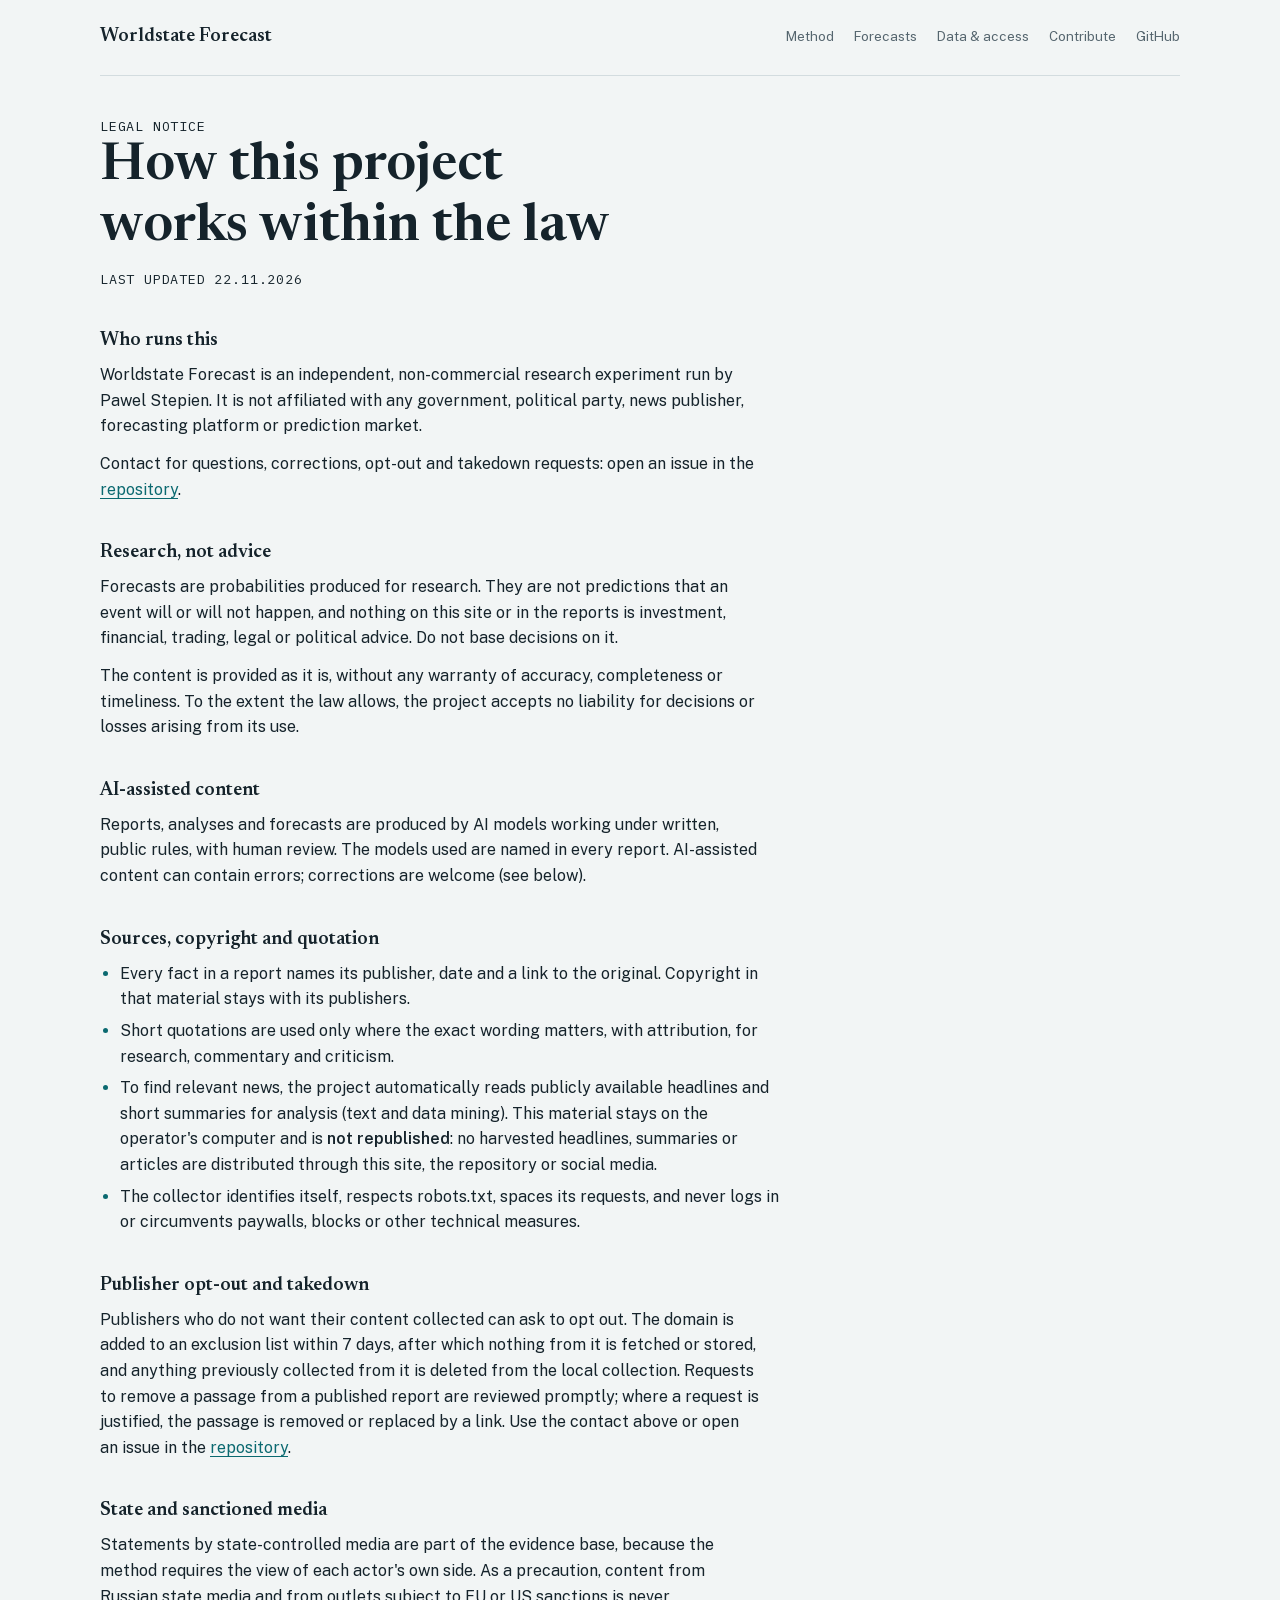
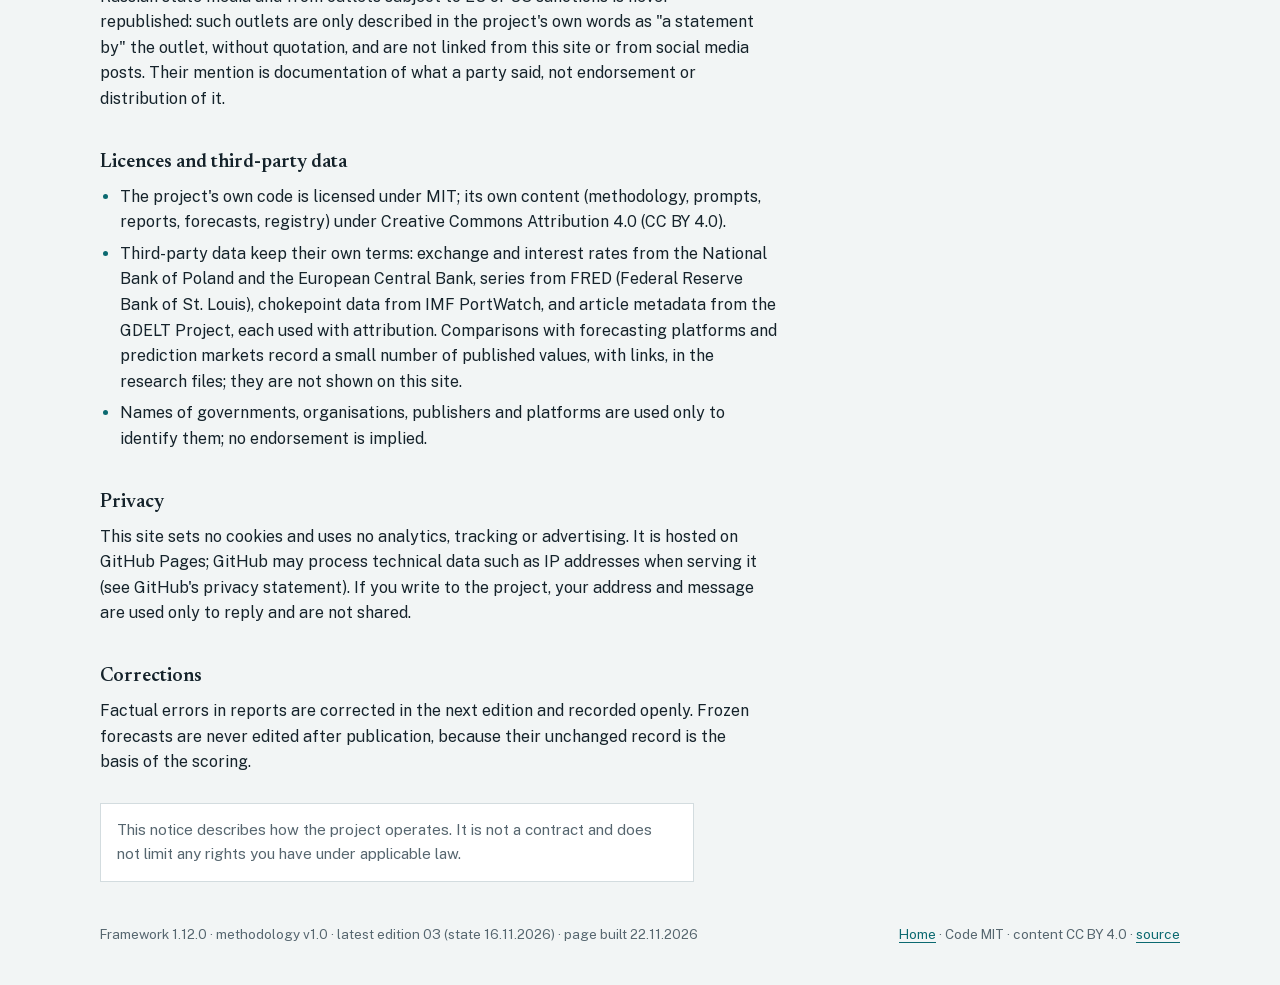
==== commit 66701035: "framework 2.0.0 (6/8): public page explains methodology v1.1 New section 'How questions are chosen' " ====
--- a/docs/legal.html
+++ b/docs/legal.html
@@ -216,7 +216,7 @@
   <main class="legal">
     <p class="label">Legal notice</p>
     <h1>How this project works within the law</h1>
-    <p class="label updated">Last updated 20.11.2026</p>
+    <p class="label updated">Last updated 22.11.2026</p>
 
     <h2>Who runs this</h2>
     <p>Worldstate Forecast is an independent, non-commercial research experiment run by Pawel Stepien. It is not affiliated with any government, political party, news publisher, forecasting platform or prediction market.</p>
@@ -260,7 +260,7 @@
   </main>
 
   <footer>
-    <span>Framework 1.10.5 · methodology v1.0 · latest edition 03 (state 16.11.2026) · page built 20.11.2026</span>
+    <span>Framework 1.12.0 · methodology v1.0 · latest edition 03 (state 16.11.2026) · page built 22.11.2026</span>
     <span><a href="index.html">Home</a> · Code MIT · content CC BY 4.0 · <a href="https://github.com/pstepien-labs/worldstate-forecast">source</a></span>
   </footer>
 </div>
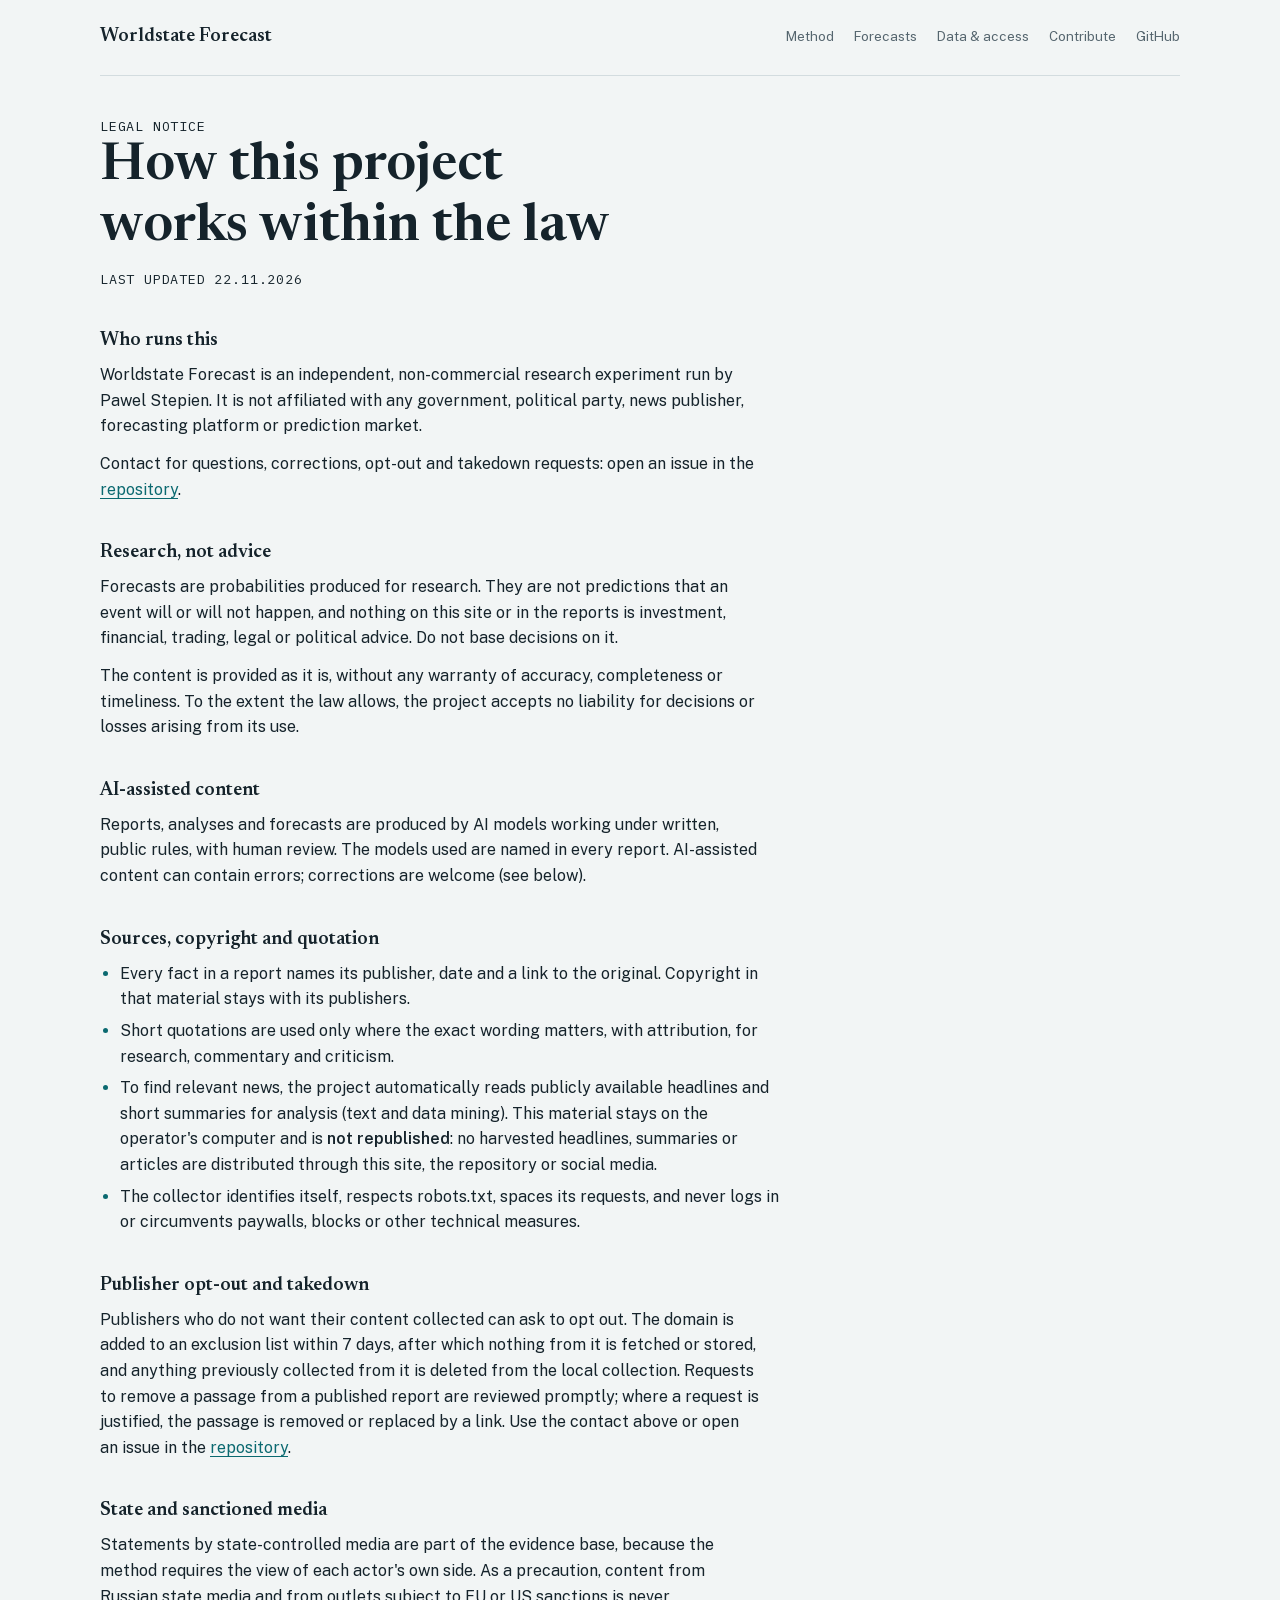
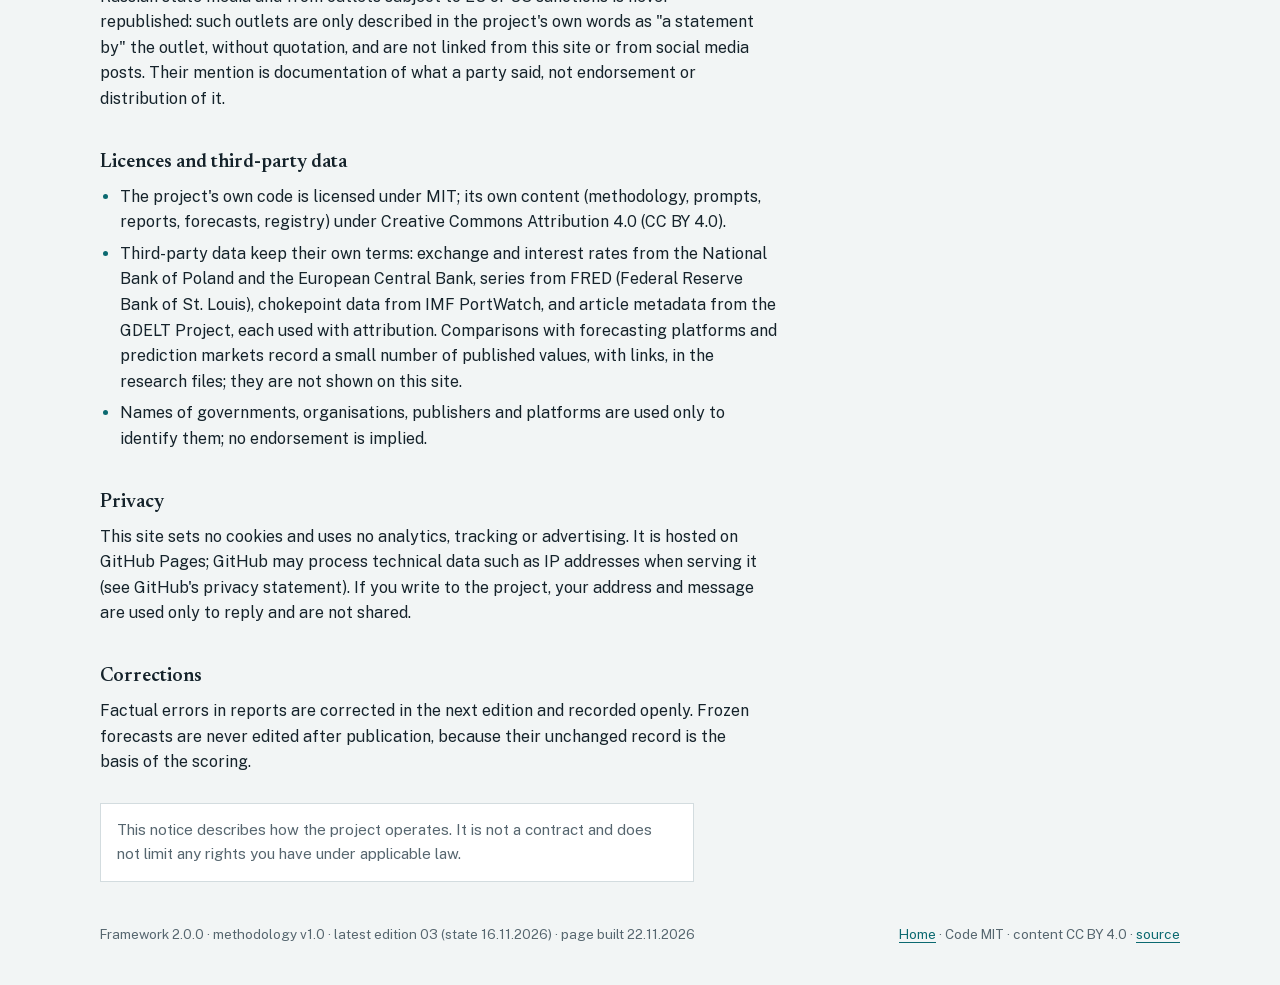
==== commit 9cb68549: "framework 2.0.0 (7/8): rules, docs and records for methodology v1.1 CLAUDE.md (methodology in force," ====
--- a/docs/legal.html
+++ b/docs/legal.html
@@ -260,7 +260,7 @@
   </main>
 
   <footer>
-    <span>Framework 1.12.0 · methodology v1.0 · latest edition 03 (state 16.11.2026) · page built 22.11.2026</span>
+    <span>Framework 2.0.0 · methodology v1.0 · latest edition 03 (state 16.11.2026) · page built 22.11.2026</span>
     <span><a href="index.html">Home</a> · Code MIT · content CC BY 4.0 · <a href="https://github.com/pstepien-labs/worldstate-forecast">source</a></span>
   </footer>
 </div>
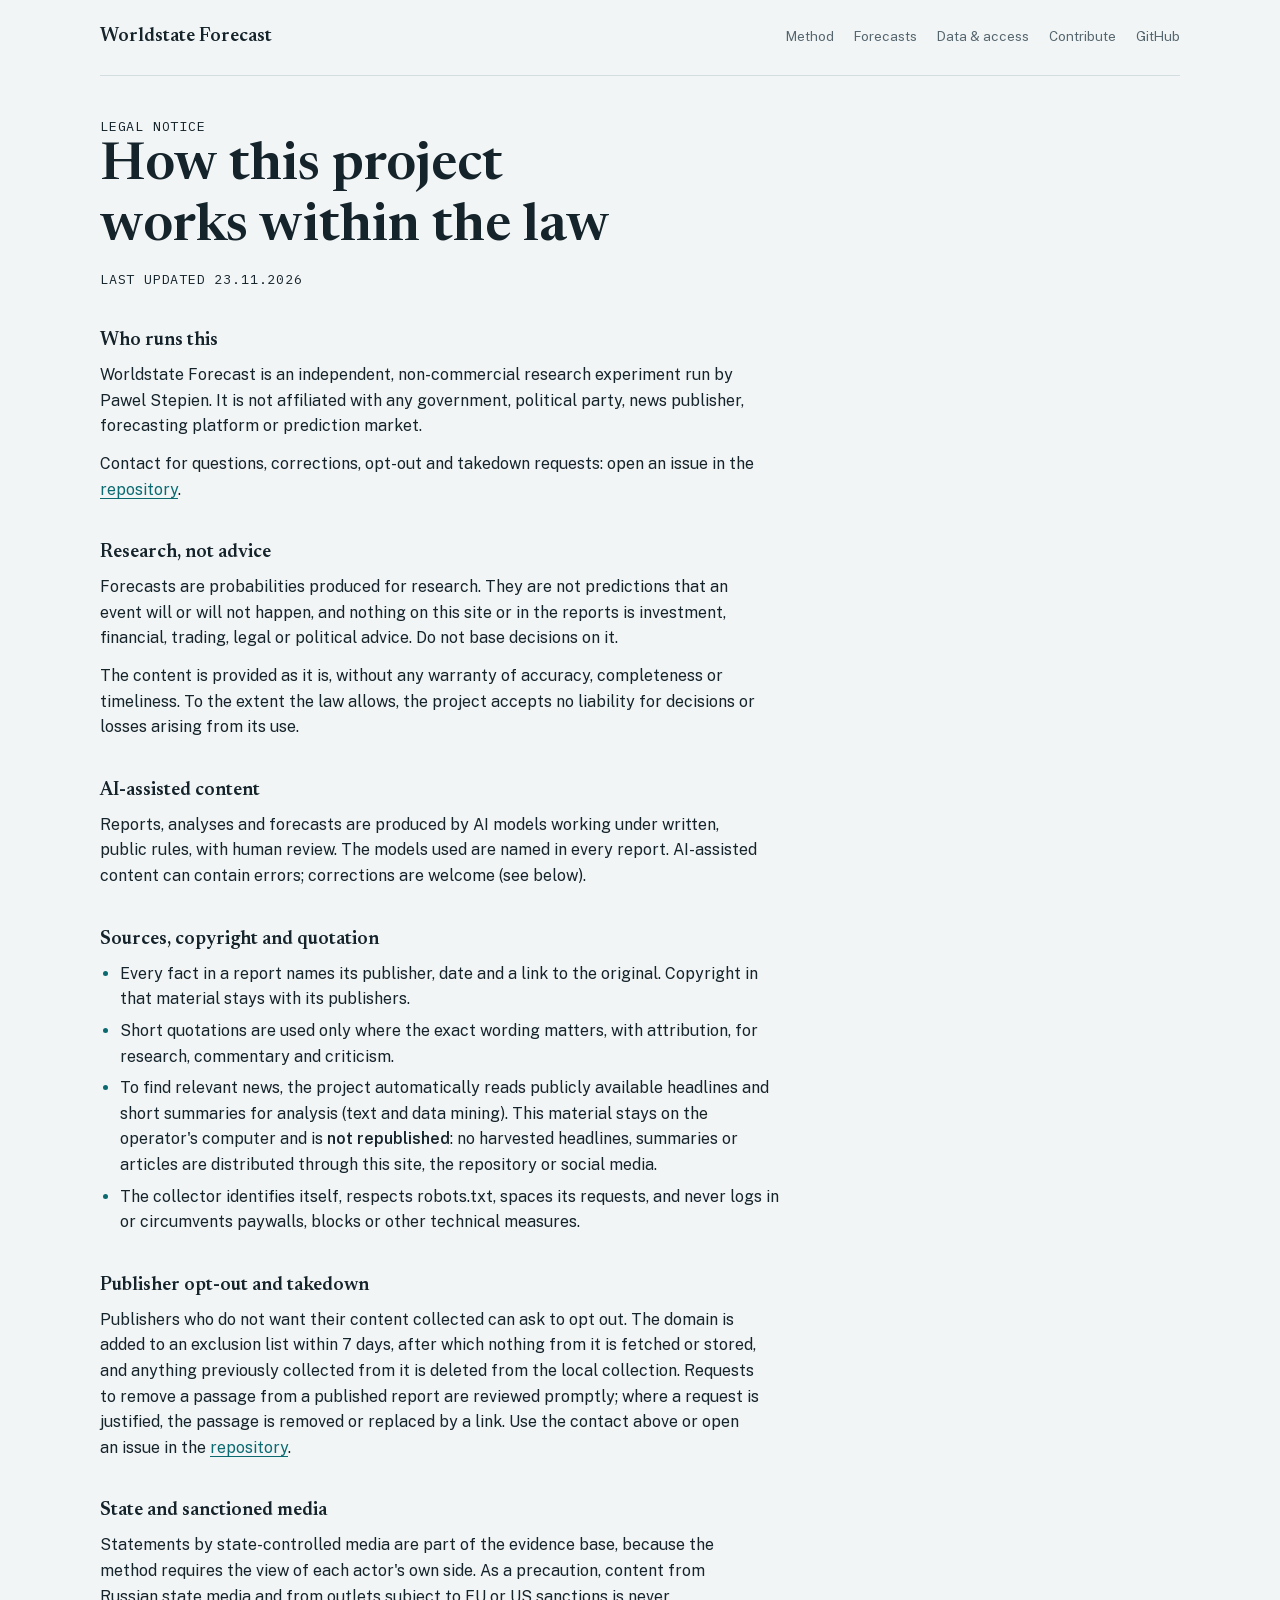
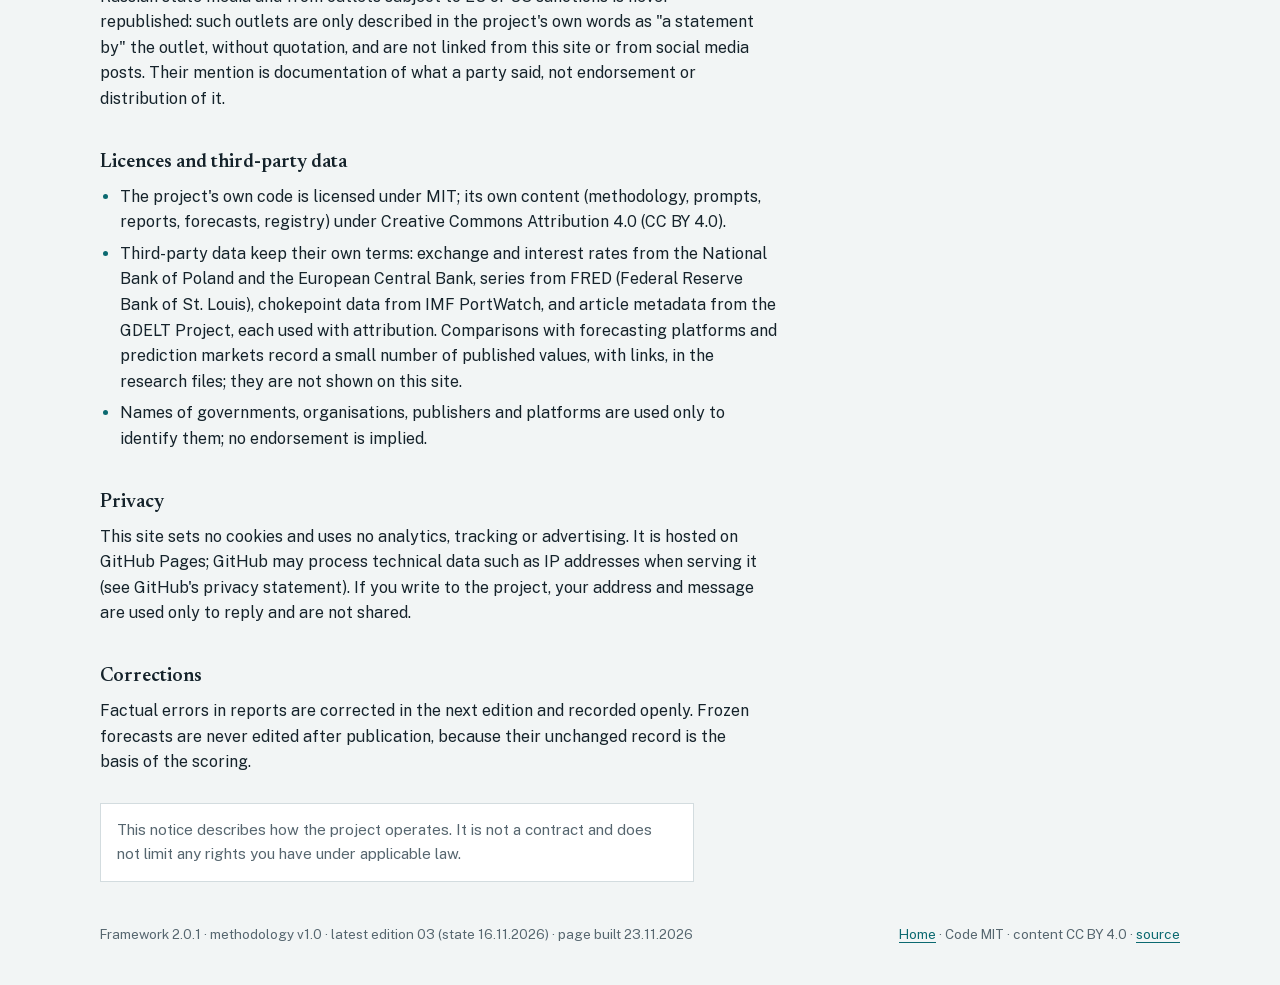
==== commit df620881: "edition-03 interim resolutions Stage I (23.11.2026): Q-0029, Q-0100, Q-0132, Q-0134 resolved YES. St" ====
--- a/docs/legal.html
+++ b/docs/legal.html
@@ -216,7 +216,7 @@
   <main class="legal">
     <p class="label">Legal notice</p>
     <h1>How this project works within the law</h1>
-    <p class="label updated">Last updated 22.11.2026</p>
+    <p class="label updated">Last updated 23.11.2026</p>
 
     <h2>Who runs this</h2>
     <p>Worldstate Forecast is an independent, non-commercial research experiment run by Pawel Stepien. It is not affiliated with any government, political party, news publisher, forecasting platform or prediction market.</p>
@@ -260,7 +260,7 @@
   </main>
 
   <footer>
-    <span>Framework 2.0.0 · methodology v1.0 · latest edition 03 (state 16.11.2026) · page built 22.11.2026</span>
+    <span>Framework 2.0.1 · methodology v1.0 · latest edition 03 (state 16.11.2026) · page built 23.11.2026</span>
     <span><a href="index.html">Home</a> · Code MIT · content CC BY 4.0 · <a href="https://github.com/pstepien-labs/worldstate-forecast">source</a></span>
   </footer>
 </div>
